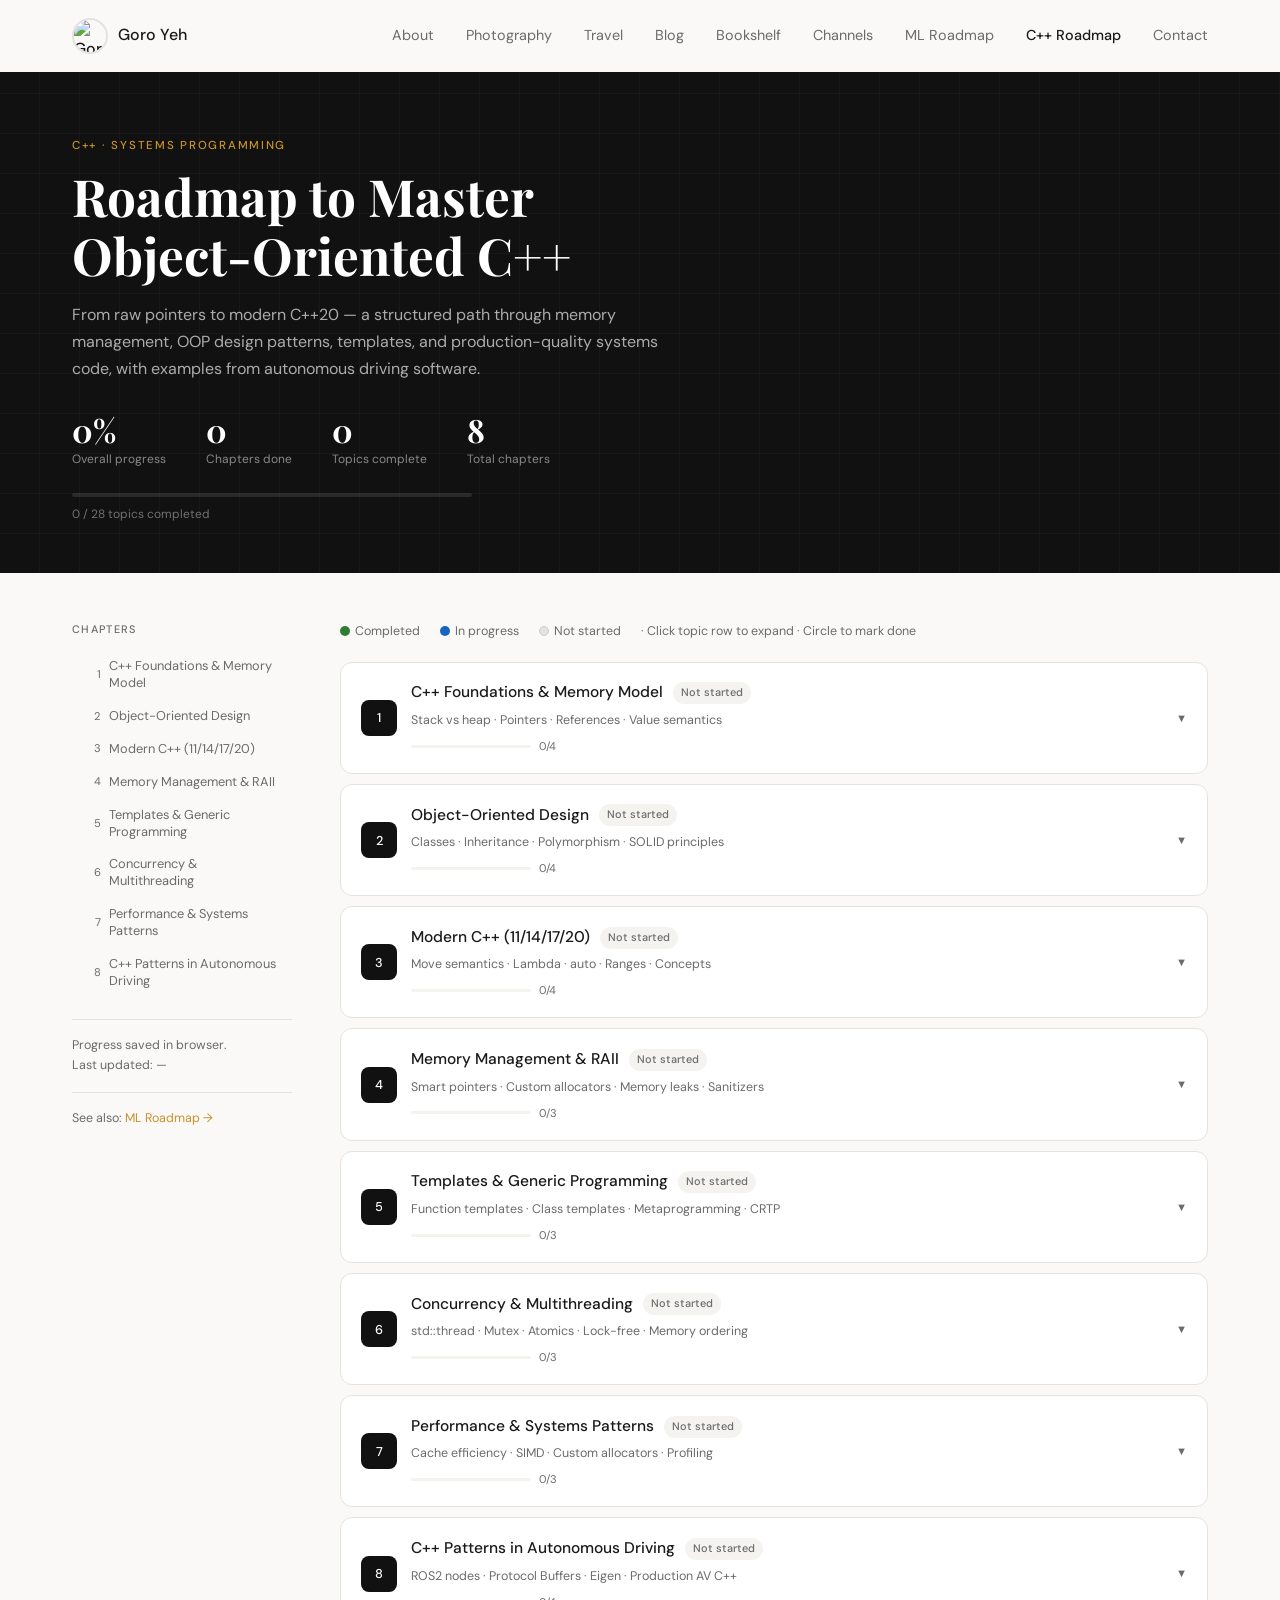
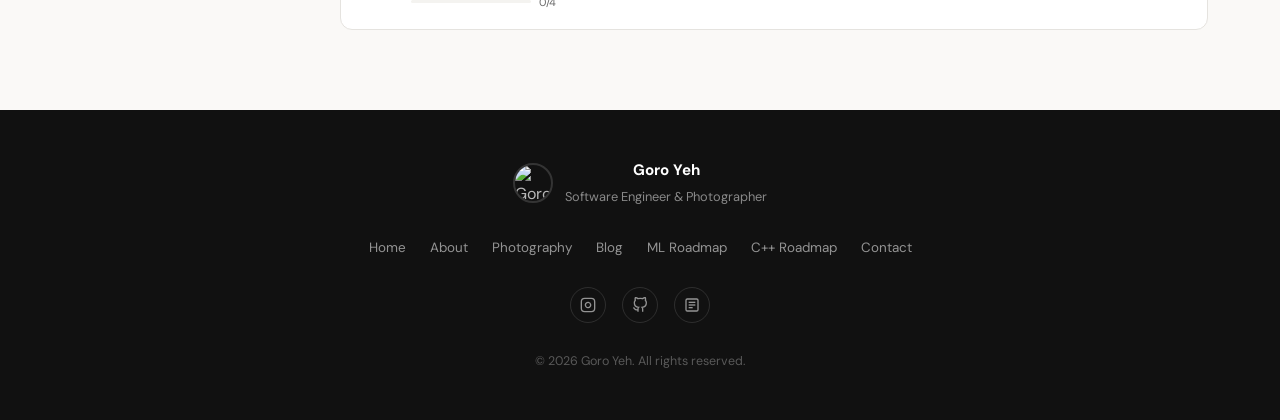
==== cpp-roadmap.html @ 0aed9a38 "Add C++ Roadmap. Refactor ml-roadmap to use js/ml-roadmap-script.js" ====
<!DOCTYPE html>
<html lang="en">
<head>
  <meta charset="UTF-8"/>
  <meta name="viewport" content="width=device-width, initial-scale=1.0"/>
  <title>C++ Roadmap — Goro Yeh</title>
  <meta name="description" content="Roadmap to Master Object-Oriented C++ Programming — from fundamentals to modern C++20, with a focus on systems programming and autonomous driving applications."/>
  <link rel="preconnect" href="https://fonts.googleapis.com"/>
  <link rel="preconnect" href="https://fonts.gstatic.com" crossorigin/>
  <link href="https://fonts.googleapis.com/css2?family=Playfair+Display:ital,wght@0,400;0,600;0,700;1,400;1,600&family=DM+Sans:wght@300;400;500&family=DM+Serif+Display:ital@0;1&display=swap" rel="stylesheet"/>
  <link rel="stylesheet" href="css/style.css"/>
  <style>
    /* Reuse all ML Roadmap layout/variable classes from style.css */
    .rm-hero {
      background: var(--dark); color: var(--white);
      padding: 4rem 0 3rem; margin-top: var(--nav-h);
      position: relative; overflow: hidden;
    }
    .rm-hero::before {
      content: ''; position: absolute; inset: 0;
      background:
        repeating-linear-gradient(0deg, transparent, transparent 39px, rgba(255,255,255,0.03) 39px, rgba(255,255,255,0.03) 40px),
        repeating-linear-gradient(90deg, transparent, transparent 39px, rgba(255,255,255,0.03) 39px, rgba(255,255,255,0.03) 40px);
    }
    .rm-hero .container { position: relative; }
    .rm-eyebrow { font-size:.72rem; letter-spacing:.15em; text-transform:uppercase; color:var(--gold); margin-bottom:.75rem; font-weight:500; }
    .rm-title { font-family:'Playfair Display',serif; font-size:clamp(2rem,4.5vw,3.2rem); font-weight:700; line-height:1.15; color:var(--white); margin-bottom:1rem; }
    .rm-subtitle { font-size:1rem; color:rgba(255,255,255,0.65); max-width:600px; line-height:1.7; margin-bottom:2rem; }
    .rm-stats { display:flex; gap:2.5rem; flex-wrap:wrap; margin-bottom:1.5rem; }
    .rm-stat-n { font-family:'Playfair Display',serif; font-size:2rem; font-weight:700; color:var(--white); line-height:1; }
    .rm-stat-l { font-size:.75rem; color:rgba(255,255,255,.5); margin-top:.2rem; }
    .rm-progress-wrap { background:rgba(255,255,255,.1); border-radius:99px; height:4px; max-width:400px; overflow:hidden; margin-bottom:.5rem; }
    .rm-progress-fill { height:100%; background:var(--gold); border-radius:99px; transition:width .5s; }
    .rm-progress-label { font-size:.75rem; color:rgba(255,255,255,.4); }

    /* Body layout */
    .rm-body { padding:3rem 0 5rem; }
    .rm-layout { display:grid; grid-template-columns:220px 1fr; gap:3rem; align-items:start; }

    /* Sidebar */
    .rm-sidebar { position:sticky; top:calc(var(--nav-h) + 1.5rem); }
    .rm-sidebar-title { font-size:.68rem; font-weight:500; text-transform:uppercase; letter-spacing:.12em; color:var(--text-muted); margin-bottom:.75rem; }
    .rm-nav-list { list-style:none; padding:0; margin:0 0 1.5rem; }
    .rm-nav-list li { margin-bottom:3px; }
    .rm-nav-link {
      display:flex; align-items:center; gap:8px; width:100%;
      padding:.4rem .7rem; border-radius:var(--radius-sm);
      font-size:.8rem; color:var(--text-muted); background:none;
      border:none; cursor:pointer; font-family:'DM Sans',sans-serif;
      transition:all var(--transition); text-align:left;
    }
    .rm-nav-link:hover { background:var(--bg2); color:var(--text); }
    .rm-nav-link.status-done { color:#2e7d32; }
    .rm-nav-link.status-in-progress { color:#1565c0; }
    .rm-nav-num { min-width:18px; font-size:.7rem; text-align:right; color:var(--text-muted); }
    .rm-sidebar-divider { border:none; border-top:1px solid var(--border); margin:1rem 0; }
    .rm-sidebar-meta { font-size:.78rem; color:var(--text-muted); line-height:1.6; }
    .rm-sidebar-meta a { color:var(--gold); text-decoration:none; }

    /* Legend */
    .rm-legend { display:flex; gap:1.25rem; margin-bottom:1.25rem; flex-wrap:wrap; }
    .legend-item { display:flex; align-items:center; gap:5px; font-size:.78rem; color:var(--text-muted); }
    .legend-dot { width:10px; height:10px; border-radius:50%; }
    .legend-dot.done { background:#2e7d32; }
    .legend-dot.in-progress { background:#1565c0; }
    .legend-dot.not-started { background:var(--border); border:1px solid #ccc; }

    /* Chapters */
    .rm-chapters { display:flex; flex-direction:column; gap:10px; }
    .rm-chapter {
      border:1px solid var(--border); border-radius:var(--radius);
      background:var(--white); overflow:hidden;
      transition:box-shadow var(--transition);
    }
    .rm-chapter.status-done   { border-color:#c8e6c9; }
    .rm-chapter.status-in-progress { border-color:#bbdefb; }
    .rm-chapter-header {
      display:flex; align-items:center; gap:14px;
      padding:1.1rem 1.25rem; cursor:pointer;
    }
    .rm-chapter-header:hover { background:var(--bg); }
    .ch-num-badge {
      width:36px; height:36px; border-radius:8px;
      background:var(--dark); color:var(--white);
      display:flex; align-items:center; justify-content:center;
      font-size:.8rem; font-weight:500; flex-shrink:0;
    }
    .status-done    .ch-num-badge { background:#2e7d32; }
    .status-in-progress .ch-num-badge { background:#1565c0; }
    .ch-info { flex:1; min-width:0; }
    .ch-title-row { display:flex; align-items:center; gap:10px; flex-wrap:wrap; margin-bottom:.25rem; }
    .ch-name { font-size:.97rem; font-weight:500; color:var(--text); }
    .ch-status-badge { font-size:.68rem; padding:2px 8px; border-radius:99px; font-weight:500; }
    .status-done    .ch-status-badge { background:#e8f5e9; color:#2e7d32; }
    .status-in-progress .ch-status-badge { background:#e3f2fd; color:#1565c0; }
    .status-not-started .ch-status-badge { background:var(--bg2); color:var(--text-muted); }
    .ch-meta-row { font-size:.78rem; color:var(--text-muted); }
    .ch-progress-mini { display:flex; align-items:center; gap:8px; margin-top:.4rem; }
    .ch-prog-track { flex:1; max-width:120px; height:3px; background:var(--bg2); border-radius:99px; overflow:hidden; }
    .ch-prog-fill  { height:100%; background:var(--gold); border-radius:99px; transition:width .3s; }
    .ch-prog-label { font-size:.7rem; color:var(--text-muted); }
    .ch-arrow { font-size:.7rem; color:var(--text-muted); transition:transform .2s; flex-shrink:0; }
    .rm-chapter.is-open .ch-arrow { transform:rotate(180deg); }

    /* Chapter body */
    .rm-chapter-body { display:none; border-top:1px solid var(--border); }
    .rm-chapter-body.open { display:block; }

    /* Topics list */
    .topics-list { padding:.75rem 1.25rem 0; display:flex; flex-direction:column; gap:4px; }
    .topic-row {
      border:1px solid var(--border); border-radius:var(--radius-sm);
      background:var(--white); overflow:hidden;
      transition:border-color var(--transition);
    }
    .topic-row:hover { border-color:#bbb; }
    .topic-row.done  { background:#f6fcf6; border-color:#c8e6c9; }
    .topic-main {
      display:flex; align-items:center; gap:10px;
      padding:.6rem .85rem; min-height:44px;
    }
    .topic-main.expandable { cursor:pointer; }
    .topic-check-btn {
      width:20px; height:20px; border-radius:50%;
      border:1.5px solid var(--border); background:var(--white);
      display:flex; align-items:center; justify-content:center;
      flex-shrink:0; cursor:pointer; transition:all var(--transition); padding:0;
    }
    .topic-check-btn svg { opacity:0; transition:opacity .15s; }
    .topic-check-btn.checked { background:#2e7d32; border-color:#2e7d32; }
    .topic-check-btn.checked svg { opacity:1; }
    .topic-check-btn:hover { border-color:#2e7d32; }
    .topic-text { font-size:.85rem; color:var(--text); flex:1; line-height:1.35; }
    .topic-text.done-text { color:#2e7d32; text-decoration:line-through; text-decoration-color:#a5d6a7; }
    .topic-tag-pill { font-size:.68rem; padding:2px 7px; border-radius:99px; background:var(--bg2); color:var(--text-muted); flex-shrink:0; }
    .topic-expand-icon { font-size:.6rem; color:var(--text-muted); flex-shrink:0; width:14px; text-align:center; transition:transform .2s; }
    .topic-row.topic-open .topic-expand-icon { transform:rotate(180deg); }

    /* Topic detail */
    .topic-detail { display:none; border-top:1px solid var(--border); background:var(--bg); }
    .topic-row.topic-open .topic-detail { display:block; animation:slideDown .18s ease; }
    @keyframes slideDown { from{opacity:0;transform:translateY(-4px)} to{opacity:1;transform:none} }

    .td-formula { padding:1rem 1.1rem; border-bottom:1px solid var(--border); }
    .td-formula:last-child { border-bottom:none; }
    .td-formula-title { font-size:.72rem; font-weight:500; color:var(--text-muted); text-transform:uppercase; letter-spacing:.08em; margin-bottom:.75rem; }
    .td-formula-lines { display:flex; flex-direction:column; gap:6px; margin-bottom:.75rem; }
    .td-formula-row { display:grid; grid-template-columns:140px 1fr; gap:.75rem; align-items:baseline; }
    .td-formula-label { font-size:.74rem; color:var(--text-muted); text-align:right; }
    .td-formula-expr { font-family:'SF Mono','Fira Code','Consolas',monospace; font-size:.81rem; color:var(--text); background:var(--white); padding:.28rem .65rem; border-radius:4px; border:1px solid var(--border); line-height:1.5; }
    .td-formula-note { font-size:.78rem; color:var(--text-muted); line-height:1.6; padding:.5rem .75rem; border-left:2px solid var(--gold); background:rgba(200,146,42,.04); border-radius:0 4px 4px 0; }

    .td-code { padding:.75rem 1.1rem 1rem; }
    .td-code-header { display:flex; align-items:center; justify-content:space-between; margin-bottom:.5rem; }
    .td-code-lang { font-size:.68rem; padding:2px 8px; border-radius:99px; background:var(--dark); color:rgba(255,255,255,.65); }
    .td-code-actions { display:flex; gap:6px; }
    .copy-btn { font-size:.73rem; padding:3px 10px; border:1px solid var(--border); border-radius:var(--radius-sm); color:var(--text-muted); background:var(--white); cursor:pointer; font-family:'DM Sans',sans-serif; transition:all var(--transition); }
    .copy-btn:hover { border-color:var(--text); color:var(--text); }
    .copy-btn.copied { border-color:#2e7d32; color:#2e7d32; }
    .code-block { background:#0d1117; color:#e6edf3; padding:1rem 1.2rem; font-family:'SF Mono','Fira Code','Consolas',monospace; font-size:.81rem; line-height:1.7; overflow-x:auto; margin:0; border-radius:var(--radius-sm); }

    /* C++ specific syntax colors */
    .cpp-kw   { color:#ff7b72; }
    .cpp-type { color:#ffa657; }
    .cpp-fn   { color:#d2a8ff; }
    .cpp-str  { color:#a5d6ff; }
    .cpp-num  { color:#79c0ff; }
    .cpp-cm   { color:#8b949e; font-style:italic; }
    .cpp-pre  { color:#ffa657; }

    /* Resources */
    .resources-section { border-top:1px solid var(--border); padding:1rem 1.25rem; }
    .resources-title { font-size:.72rem; text-transform:uppercase; letter-spacing:.08em; color:var(--text-muted); margin-bottom:.6rem; }
    .resource-links { display:flex; flex-wrap:wrap; gap:6px; }
    .resource-link { font-size:.78rem; padding:3px 10px; border-radius:99px; border:1px solid var(--border); color:var(--text-muted); background:var(--white); text-decoration:none; transition:all var(--transition); }
    .resource-link:hover { border-color:var(--gold); color:var(--gold); }

    @media(max-width:900px) { .rm-layout{grid-template-columns:1fr} .rm-sidebar{position:static} }
  </style>
</head>
<body>

  <!-- NAV -->
  <nav id="navbar">
    <div class="nav-inner">
      <a href="/" class="nav-logo">
        <img src="https://i0.wp.com/goroyeh56.com/wp-content/uploads/2025/10/NorthStarPilotHeadshot.png?fit=120%2C120&ssl=1" alt="Goro Yeh" class="nav-avatar"/>
        <span>Goro Yeh</span>
      </a>
      <button class="nav-toggle" id="navToggle" aria-label="Menu"><span></span><span></span><span></span></button>
      <ul class="nav-links" id="navLinks">
        <li><a href="/#about">About</a></li>
        <li><a href="/#photography">Photography</a></li>
        <li><a href="/#travel">Travel</a></li>
        <li><a href="/#blog">Blog</a></li>
        <li><a href="/#bookshelf">Bookshelf</a></li>
        <li><a href="/#channels">Channels</a></li>
        <li><a href="ml-roadmap.html">ML Roadmap</a></li>
        <li><a href="cpp-roadmap.html" style="color:var(--text);font-weight:500">C++ Roadmap</a></li>
        <li><a href="/#contact">Contact</a></li>
      </ul>
    </div>
  </nav>

  <!-- HERO -->
  <div class="rm-hero">
    <div class="container">
      <p class="rm-eyebrow">C++ · SYSTEMS PROGRAMMING</p>
      <h1 class="rm-title">Roadmap to Master<br/>Object-Oriented C++</h1>
      <p class="rm-subtitle">From raw pointers to modern C++20 — a structured path through memory management, OOP design patterns, templates, and production-quality systems code, with examples from autonomous driving software.</p>
      <div class="rm-stats">
        <div class="rm-stat"><div class="rm-stat-n" id="hero-pct">0%</div><div class="rm-stat-l">Overall progress</div></div>
        <div class="rm-stat"><div class="rm-stat-n" id="hero-done-ch">0</div><div class="rm-stat-l">Chapters done</div></div>
        <div class="rm-stat"><div class="rm-stat-n" id="hero-done-t">0</div><div class="rm-stat-l">Topics complete</div></div>
        <div class="rm-stat"><div class="rm-stat-n">8</div><div class="rm-stat-l">Total chapters</div></div>
      </div>
      <div class="rm-progress-wrap"><div class="rm-progress-fill" id="heroPbar" style="width:0%"></div></div>
      <p class="rm-progress-label" id="heroPbarLabel">0 topics completed</p>
    </div>
  </div>

  <!-- BODY -->
  <div class="rm-body">
    <div class="container">
      <div class="rm-layout">

        <!-- SIDEBAR -->
        <aside class="rm-sidebar">
          <p class="rm-sidebar-title">Chapters</p>
          <ul class="rm-nav-list" id="cppSidebarNav"></ul>
          <hr class="rm-sidebar-divider"/>
          <p class="rm-sidebar-meta">Progress saved in browser.<br/>Last updated: <span id="lastUpdated">—</span></p>
          <hr class="rm-sidebar-divider"/>
          <p class="rm-sidebar-meta">See also: <a href="ml-roadmap.html">ML Roadmap →</a></p>
        </aside>

        <!-- CHAPTERS -->
        <main>
          <div class="rm-legend">
            <span class="legend-item"><span class="legend-dot done"></span> Completed</span>
            <span class="legend-item"><span class="legend-dot in-progress"></span> In progress</span>
            <span class="legend-item"><span class="legend-dot not-started"></span> Not started</span>
            <span style="font-size:.78rem;color:var(--text-muted)">· Click topic row to expand · Circle to mark done</span>
          </div>
          <div class="rm-chapters" id="cppChapters"></div>
        </main>
      </div>
    </div>
  </div>

  <!-- FOOTER -->
  <footer id="footer">
    <div class="container footer-inner">
      <div class="footer-brand">
        <img src="https://i0.wp.com/goroyeh56.com/wp-content/uploads/2025/10/NorthStarPilotHeadshot.png?fit=60%2C60&ssl=1" alt="Goro Yeh" class="footer-avatar"/>
        <div><strong>Goro Yeh</strong><span>Software Engineer & Photographer</span></div>
      </div>
      <nav class="footer-nav">
        <a href="/">Home</a><a href="/#about">About</a><a href="/#photography">Photography</a>
        <a href="/#blog">Blog</a><a href="ml-roadmap.html">ML Roadmap</a>
        <a href="cpp-roadmap.html">C++ Roadmap</a><a href="/#contact">Contact</a>
      </nav>
      <div class="footer-socials">
        <a href="https://www.instagram.com/goroyeh56.photography/" target="_blank" aria-label="Instagram"><svg viewBox="0 0 24 24" fill="none" stroke="currentColor" stroke-width="2"><rect x="2" y="2" width="20" height="20" rx="5"/><path d="M16 11.37A4 4 0 1 1 12.63 8 4 4 0 0 1 16 11.37z"/><line x1="17.5" y1="6.5" x2="17.51" y2="6.5"/></svg></a>
        <a href="https://github.com/goroyeh56" target="_blank" aria-label="GitHub"><svg viewBox="0 0 24 24" fill="none" stroke="currentColor" stroke-width="2"><path d="M9 19c-5 1.5-5-2.5-7-3m14 6v-3.87a3.37 3.37 0 0 0-.94-2.61c3.14-.35 6.44-1.54 6.44-7A5.44 5.44 0 0 0 20 4.77 5.07 5.07 0 0 0 19.91 1S18.73.65 16 2.48a13.38 13.38 0 0 0-7 0C6.27.65 5.09 1 5.09 1A5.07 5.07 0 0 0 5 4.77a5.44 5.44 0 0 0-1.5 3.78c0 5.42 3.3 6.61 6.44 7A3.37 3.37 0 0 0 9 18.13V22"/></svg></a>
        <a href="https://medium.com/@goroyeh56" target="_blank" aria-label="Medium"><svg viewBox="0 0 24 24" fill="none" stroke="currentColor" stroke-width="2"><rect x="3" y="3" width="18" height="18" rx="2"/><line x1="7" y1="8" x2="17" y2="8"/><line x1="7" y1="12" x2="17" y2="12"/><line x1="7" y1="16" x2="13" y2="16"/></svg></a>
      </div>
      <p class="footer-copy">© 2026 Goro Yeh. All rights reserved.</p>
    </div>
  </footer>

  <script src="js/main.js"></script>
  <script>
  (() => {
    const STORAGE_KEY = 'goroyeh56-cpp-roadmap-v1';

    // ── C++ Syntax Highlighter ───────────────────────────────────────────
    const CPP_KW = new Set(['alignas','alignof','and','and_eq','asm','auto','bitand','bitor',
      'bool','break','case','catch','char','char8_t','char16_t','char32_t','class','compl',
      'concept','const','consteval','constexpr','constinit','const_cast','continue','co_await',
      'co_return','co_yield','decltype','default','delete','do','double','dynamic_cast','else',
      'enum','explicit','export','extern','false','float','for','friend','goto','if','inline',
      'int','long','mutable','namespace','new','noexcept','not','not_eq','nullptr','operator',
      'or','or_eq','private','protected','public','register','reinterpret_cast','requires',
      'return','short','signed','sizeof','static','static_assert','static_cast','struct',
      'switch','template','this','thread_local','throw','true','try','typedef','typeid',
      'typename','union','unsigned','using','virtual','void','volatile','wchar_t','while','xor','xor_eq'
    ]);
    const CPP_TYPES = new Set(['string','vector','map','unordered_map','set','unordered_set',
      'pair','tuple','optional','variant','any','array','deque','list','queue','stack',
      'shared_ptr','unique_ptr','weak_ptr','function','thread','mutex','atomic',
      'iostream','fstream','sstream','istream','ostream','size_t','ptrdiff_t','uint8_t',
      'uint16_t','uint32_t','uint64_t','int8_t','int16_t','int32_t','int64_t'
    ]);

    function highlightCpp(code) {
      return code.split('\n').map(line => {
        // Comments
        const ci = line.indexOf('//');
        let code_part = ci >= 0 ? line.slice(0, ci) : line;
        let cm_part   = ci >= 0 ? `<span class="cpp-cm">${esc(line.slice(ci))}</span>` : '';
        // Preprocessor
        const trimmed = code_part.trimStart();
        if (trimmed.startsWith('#')) {
          return `<span class="cpp-pre">${esc(code_part)}</span>${cm_part}`;
        }
        // Tokenize
        code_part = code_part.replace(/("(?:[^"\\]|\\.)*"|'(?:[^'\\]|\\.)*')/g,
          m => `<span class="cpp-str">${esc(m)}</span>`);
        code_part = code_part.replace(/\b(\d+\.?\d*[uUlLfF]*|0x[0-9a-fA-F]+)\b/g,
          m => `<span class="cpp-num">${esc(m)}</span>`);
        code_part = code_part.replace(/\b([A-Za-z_][A-Za-z0-9_]*)\b/g, (m, w) => {
          if (CPP_KW.has(w))    return `<span class="cpp-kw">${esc(w)}</span>`;
          if (CPP_TYPES.has(w)) return `<span class="cpp-type">${esc(w)}</span>`;
          return esc(w);
        });
        // Function calls (word followed by '(')
        code_part = code_part.replace(/\b([A-Za-z_][A-Za-z0-9_]*)(\s*\()/g, (m, fn, paren) => {
          if (m.includes('cpp-kw') || m.includes('cpp-type')) return m;
          return `<span class="cpp-fn">${esc(fn)}</span>${paren}`;
        });
        return code_part + cm_part;
      }).join('\n');
    }

    function esc(s) {
      return String(s).replace(/&/g,'&amp;').replace(/</g,'&lt;').replace(/>/g,'&gt;');
    }

    // ── State ─────────────────────────────────────────────────────────────
    function loadState() {
      try { return JSON.parse(localStorage.getItem(STORAGE_KEY)) || {}; }
      catch { return {}; }
    }
    function saveState(s) {
      localStorage.setItem(STORAGE_KEY, JSON.stringify(s));
      const el = document.getElementById('lastUpdated');
      if (el) el.textContent = new Date().toLocaleDateString('en-US',{month:'short',day:'numeric',year:'numeric'});
    }
    function getChapterStatus(ch, state) {
      const done = ch.topics.filter(t => state[t.id]).length;
      return done === ch.topics.length ? 'done' : done > 0 ? 'in-progress' : 'not-started';
    }
    function updateStats(state) {
      const total = chapters.reduce((s,c) => s+c.topics.length, 0);
      const done  = Object.values(state).filter(Boolean).length;
      const doneCh = chapters.filter(c => getChapterStatus(c,state)==='done').length;
      const pct = Math.round(done/total*100);
      ['hero-pct','hero-done-ch','hero-done-t'].forEach((id,i) => {
        const el = document.getElementById(id);
        if (el) el.textContent = [pct+'%', doneCh, done][i];
      });
      const b = document.getElementById('heroPbar'); if(b) b.style.width = pct+'%';
      const l = document.getElementById('heroPbarLabel'); if(l) l.textContent = `${done} / ${total} topics completed`;
    }

    // ── Render ─────────────────────────────────────────────────────────────
    function renderTopicDetail(t) {
      const parts = [];
      if (t.formula) {
        parts.push(`<div class="td-formula">
          <div class="td-formula-title">${t.formula.title}</div>
          <div class="td-formula-lines">
            ${t.formula.lines.map(l=>`<div class="td-formula-row">
              <span class="td-formula-label">${l.label}</span>
              <span class="td-formula-expr">${esc(l.expr)}</span>
            </div>`).join('')}
          </div>
          ${t.formula.note?`<div class="td-formula-note">${t.formula.note}</div>`:''}
        </div>`);
      }
      if (t.snippet) {
        parts.push(`<div class="td-code" id="tdwrap-${t.id}">
          <div class="td-code-header">
            <span class="td-code-lang">C++</span>
            <div class="td-code-actions">
              <button class="copy-btn" onclick="copyCppCode('${t.id}',this)">Copy</button>
            </div>
          </div>
        </div>`);
      }
      if (!parts.length) return '';
      return `<div class="topic-detail" id="td-${t.id}">${parts.join('')}</div>`;
    }

    function renderChapters(state) {
      const wrap = document.getElementById('cppChapters');
      wrap.innerHTML = '';
      const labels = {done:'Completed','in-progress':'In progress','not-started':'Not started'};
      chapters.forEach((ch, ci) => {
        const status = getChapterStatus(ch, state);
        const doneCt = ch.topics.filter(t=>state[t.id]).length;
        const pct    = Math.round(doneCt/ch.topics.length*100);
        const topicsHtml = ch.topics.map(t => {
          const hasDetail = !!(t.formula || t.snippet);
          return `<div class="topic-row ${state[t.id]?'done':''}" id="tr-${t.id}">
            <div class="topic-main ${hasDetail?'expandable':''}" ${hasDetail?`onclick="toggleCppTopic('${t.id}')"`:''}">
              <button class="topic-check-btn ${state[t.id]?'checked':''}"
                onclick="event.stopPropagation();toggleCppMark('${ch.id}','${t.id}')" aria-label="Mark done">
                <svg width="10" height="10" viewBox="0 0 10 10" fill="none">
                  <polyline points="1.5,5 4,7.5 8.5,2.5" stroke="white" stroke-width="1.8" stroke-linecap="round" stroke-linejoin="round"/>
                </svg>
              </button>
              <span class="topic-text ${state[t.id]?'done-text':''}">${t.text}</span>
              <span class="topic-tag-pill">${t.tag}</span>
              ${hasDetail?'<span class="topic-expand-icon">▼</span>':''}
            </div>
            ${hasDetail?renderTopicDetail(t):''}
          </div>`;
        }).join('');

        const div = document.createElement('div');
        div.className = `rm-chapter status-${status}`;
        div.id = `chapter-${ch.id}`;
        div.innerHTML = `
          <div class="rm-chapter-header" onclick="toggleCppChapter('${ch.id}')">
            <div class="ch-num-badge">${ci+1}</div>
            <div class="ch-info">
              <div class="ch-title-row">
                <span class="ch-name">${ch.title}</span>
                <span class="ch-status-badge">${labels[status]}</span>
              </div>
              <div class="ch-meta-row">${ch.meta}</div>
              <div class="ch-progress-mini">
                <div class="ch-prog-track"><div class="ch-prog-fill" style="width:${pct}%"></div></div>
                <span class="ch-prog-label">${doneCt}/${ch.topics.length}</span>
              </div>
            </div>
            <span class="ch-arrow">▼</span>
          </div>
          <div class="rm-chapter-body" id="chbody-${ch.id}">
            <div class="topics-list">${topicsHtml}</div>
            ${ch.resources?.length?`<div class="resources-section"><p class="resources-title">Resources</p><div class="resource-links">${ch.resources.map(r=>`<a class="resource-link" href="${r.url}" target="_blank">${r.label}</a>`).join('')}</div></div>`:''}
          </div>`;
        wrap.appendChild(div);

        // Inject C++ code blocks safely
        ch.topics.forEach(t => {
          if (t.snippet) {
            const tdwrap = document.getElementById(`tdwrap-${t.id}`);
            if (tdwrap) {
              const pre = document.createElement('pre');
              pre.className = 'code-block';
              pre.id = `tcode-${t.id}`;
              pre.innerHTML = highlightCpp(t.snippet);
              tdwrap.appendChild(pre);
            }
          }
        });
      });
    }

    function renderSidebar(state) {
      const nav = document.getElementById('cppSidebarNav');
      nav.innerHTML = '';
      chapters.forEach((ch, i) => {
        const status = getChapterStatus(ch, state);
        const li = document.createElement('li');
        li.innerHTML = `<button class="rm-nav-link status-${status}" onclick="scrollToCppChapter('${ch.id}')">
          <span class="rm-nav-num">${i+1}</span>${ch.title}</button>`;
        nav.appendChild(li);
      });
    }

    // ── DOM toggles ─────────────────────────────────────────────────────
    window.toggleCppChapter = (id) => {
      const body = document.getElementById(`chbody-${id}`);
      const chEl = document.getElementById(`chapter-${id}`);
      if (!body) return;
      const opening = !body.classList.contains('open');
      document.querySelectorAll('.rm-chapter-body.open').forEach(b => {
        b.classList.remove('open'); b.closest('.rm-chapter')?.classList.remove('is-open');
      });
      if (opening) {
        body.classList.add('open'); chEl?.classList.add('is-open');
        setTimeout(() => chEl?.scrollIntoView({behavior:'smooth',block:'start'}), 50);
      }
    };
    window.scrollToCppChapter = (id) => {
      const body = document.getElementById(`chbody-${id}`);
      const chEl = document.getElementById(`chapter-${id}`);
      if (!body) return;
      document.querySelectorAll('.rm-chapter-body.open').forEach(b => {
        b.classList.remove('open'); b.closest('.rm-chapter')?.classList.remove('is-open');
      });
      body.classList.add('open'); chEl?.classList.add('is-open');
      setTimeout(() => chEl?.scrollIntoView({behavior:'smooth',block:'start'}), 50);
    };
    window.toggleCppTopic = (topicId) => {
      const row = document.getElementById(`tr-${topicId}`);
      if (!row) return;
      row.classList.toggle('topic-open', !row.classList.contains('topic-open'));
      if (row.classList.contains('topic-open'))
        setTimeout(() => row.scrollIntoView({behavior:'smooth',block:'nearest'}), 80);
    };
    window.toggleCppMark = (chId, topicId) => {
      const state = loadState();
      state[topicId] = !state[topicId];
      saveState(state);
      const isDone = !!state[topicId];
      const row  = document.getElementById(`tr-${topicId}`);
      const btn  = row?.querySelector('.topic-check-btn');
      const text = row?.querySelector('.topic-text');
      if (row)  row.classList.toggle('done', isDone);
      if (btn)  btn.classList.toggle('checked', isDone);
      if (text) text.classList.toggle('done-text', isDone);
      const ch = chapters.find(c => c.id === chId);
      const chEl = document.getElementById(`chapter-${chId}`);
      if (ch && chEl) {
        const doneCt = ch.topics.filter(t => state[t.id]).length;
        const pct    = Math.round(doneCt/ch.topics.length*100);
        const newSt  = doneCt===ch.topics.length?'done':doneCt>0?'in-progress':'not-started';
        const lbs    = {done:'Completed','in-progress':'In progress','not-started':'Not started'};
        const fill = chEl.querySelector('.ch-prog-fill'); if(fill) fill.style.width = pct+'%';
        const lb   = chEl.querySelector('.ch-prog-label'); if(lb) lb.textContent = `${doneCt}/${ch.topics.length}`;
        const bd   = chEl.querySelector('.ch-status-badge'); if(bd) bd.textContent = lbs[newSt];
        chEl.className = chEl.className.replace(/status-\S+/,'') + ` status-${newSt}`;
        const sb = document.querySelector(`#cppSidebarNav button[onclick*="${chId}"]`);
        if (sb) sb.className = sb.className.replace(/status-\S+/,'') + ` status-${newSt}`;
      }
      updateStats(state);
    };
    window.copyCppCode = (topicId, btn) => {
      const pre = document.getElementById(`tcode-${topicId}`);
      navigator.clipboard.writeText(pre?.innerText || '').then(() => {
        btn.textContent='Copied!'; btn.classList.add('copied');
        setTimeout(() => { btn.textContent='Copy'; btn.classList.remove('copied'); }, 2000);
      });
    };

    // ════════════════════════════════════════════════════════════════════
    // C++ CURRICULUM DATA
    // ════════════════════════════════════════════════════════════════════
    const chapters = [
      {
        id: 'cpp-foundations',
        title: 'C++ Foundations & Memory Model',
        meta: 'Stack vs heap · Pointers · References · Value semantics',
        topics: [
          { id:'cpp-compile', text:'Compilation model: preprocessor → compiler → linker', tag:'Toolchain',
            formula:{ title:'Compilation Pipeline',
              lines:[
                {label:'Preprocessor',  expr:'#include, #define, #ifdef → expanded .cpp'},
                {label:'Compiler',      expr:'.cpp → .o  (machine code + symbol table)'},
                {label:'Linker',        expr:'.o files → executable (resolves symbols)'},
                {label:'Build systems', expr:'Make, CMake, Bazel — manage dependencies'},
              ], note:'Understanding this prevents 80% of "undefined reference" link errors.' }},
          { id:'cpp-stack-heap', text:'Stack vs heap memory — when to use each', tag:'Memory',
            formula:{ title:'Stack vs Heap',
              lines:[
                {label:'Stack',  expr:'LIFO, automatic lifetime, fast, limited (~8MB)'},
                {label:'Heap',   expr:'Manual/RAII lifetime, slow alloc, unlimited (RAM)'},
                {label:'Stack',  expr:'int x = 5;  // automatic storage duration'},
                {label:'Heap',   expr:'int* p = new int(5);  // dynamic storage duration'},
              ], note:'Prefer stack allocation. Use heap only when lifetime outlasts scope or size is dynamic.' },
            snippet:`// Stack vs heap demonstration
int stack_var = 42;           // lives on stack, auto-freed
int* heap_ptr = new int(42);  // lives on heap, must delete

// Modern C++: use smart pointers — heap with auto-lifetime
#include <memory>
auto smart = std::make_unique<int>(42);  // heap, auto-freed

// Dangerous: raw owning pointer
int* raw = new int[1000];
// ... do stuff
delete[] raw;  // easy to forget → memory leak

// Safe: RAII wrapper
std::vector<int> v(1000);  // heap-backed, auto-freed in dtor
std::cout << v.size() << std::endl;` },
          { id:'cpp-pointers', text:'Pointers, references & pointer arithmetic', tag:'Memory',
            formula:{ title:'Pointer Operations',
              lines:[
                {label:'Declaration', expr:'T* ptr;  T& ref = existing_var;'},
                {label:'Address-of',  expr:'ptr = &var;  // ptr stores var\'s address'},
                {label:'Dereference', expr:'*ptr = 10;   // modify value at address'},
                {label:'Arithmetic',  expr:'ptr + n  ≡  address + n * sizeof(T)'},
              ], note:'References are non-nullable aliases. Prefer references over raw pointers.' },
            snippet:`#include <iostream>
int x = 100;
int& ref = x;   // reference — another name for x
int* ptr = &x;  // pointer — stores address of x

ref = 200;       // x is now 200
*ptr = 300;      // x is now 300

// Pointer arithmetic (common in AV for buffer processing)
float buf[4] = {1.f, 2.f, 3.f, 4.f};
float* p = buf;
for (int i = 0; i < 4; ++i) {
    std::cout << *(p + i) << " ";  // prints: 1 2 3 4
}
// Note: std::span<float> is the modern safe alternative` },
          { id:'cpp-const', text:'const correctness — the most underused feature', tag:'Design',
            snippet:`// const applies to the RIGHT — read right-to-left
const int  x = 5;      // x is a const int
int* const p = &x;     // p is a const pointer to int
const int* q = &x;     // q is a pointer to const int
const int* const r = &x; // r is a const pointer to const int

class Sensor {
    float value_;
public:
    // const member function — cannot modify *this
    float getValue() const { return value_; }
    void setValue(float v) { value_ = v; }  // non-const
};

// Rule of thumb: make everything const unless you need to modify it` },
        ],
        resources:[
          {label:'CppReference — Storage Duration', url:'https://en.cppreference.com/w/cpp/language/storage_duration'},
          {label:'Abseil Tips on Const', url:'https://abseil.io/tips/'},
        ]
      },
      {
        id: 'oop-design',
        title: 'Object-Oriented Design',
        meta: 'Classes · Inheritance · Polymorphism · SOLID principles',
        topics: [
          { id:'cpp-class', text:'Classes: constructors, destructors, member functions', tag:'OOP',
            snippet:`#include <string>
#include <iostream>

class LidarSensor {
public:
    // Constructor: initialize resources
    explicit LidarSensor(std::string name, int beams)
        : name_(std::move(name)), beams_(beams) {
        std::cout << "Sensor " << name_ << " initialized\n";
    }

    // Destructor: release resources
    ~LidarSensor() {
        std::cout << "Sensor " << name_ << " destroyed\n";
    }

    // Const accessor
    const std::string& name() const { return name_; }
    int beams() const { return beams_; }

    // Mutating method
    void setBeams(int n) { beams_ = n; }

private:
    std::string name_;
    int beams_;
};

// Usage
LidarSensor top("TOP_64", 64);
std::cout << top.name() << " has " << top.beams() << " beams\n";` },
          { id:'cpp-inherit', text:'Inheritance, virtual functions & polymorphism', tag:'OOP',
            formula:{ title:'Runtime Polymorphism via vtable',
              lines:[
                {label:'vtable',   expr:'Compiler creates per-class table of virtual fn pointers'},
                {label:'vptr',     expr:'Each object has hidden ptr → its class\'s vtable'},
                {label:'Dispatch', expr:'obj->fn() → *vptr[fn_index]()  (one indirection)'},
                {label:'Cost',     expr:'~1 cache miss per virtual call — avoid in tight loops'},
              ], note:'Use virtual functions for architectural extensibility, not micro-optimization. Mark overrides with override.' },
            snippet:`class PerceptionModule {
public:
    virtual ~PerceptionModule() = default;
    virtual void process(const float* pts, int n) = 0; // pure virtual
    virtual std::string name() const = 0;
};

class PointNetModule : public PerceptionModule {
public:
    void process(const float* pts, int n) override {
        // ... run PointNet inference
    }
    std::string name() const override { return "PointNet"; }
};

class BEVFusionModule : public PerceptionModule {
public:
    void process(const float* pts, int n) override { /* ... */ }
    std::string name() const override { return "BEVFusion"; }
};

// Polymorphic usage — caller doesn't know which module
void runPipeline(PerceptionModule& mod, const float* pts, int n) {
    std::cout << "Running " << mod.name() << "\n";
    mod.process(pts, n);
}` },
          { id:'cpp-solid', text:'SOLID principles in C++ practice', tag:'Design',
            formula:{ title:'SOLID',
              lines:[
                {label:'S — SRP', expr:'One class, one reason to change'},
                {label:'O — OCP', expr:'Open for extension, closed for modification'},
                {label:'L — LSP', expr:'Derived class usable wherever base class is'},
                {label:'I — ISP', expr:'Prefer many small interfaces over one large one'},
                {label:'D — DIP', expr:'Depend on abstractions, not concrete types'},
              ], note:'In AV: SRP → separate Detector from Tracker. DIP → inject PerceptionModule, not PointNet directly.' }},
          { id:'cpp-rule-of-five', text:'Rule of Zero / Three / Five', tag:'Memory',
            formula:{ title:'Special Member Functions',
              lines:[
                {label:'Rule of Zero',  expr:'Let compiler generate all five — prefer RAII members'},
                {label:'Rule of Three', expr:'If dtor needed: also define copy ctor + copy assign'},
                {label:'Rule of Five',  expr:'Also define move ctor + move assign for efficiency'},
                {label:'= delete',      expr:'Explicitly disable copying: Mutex, File handles'},
              ], note:'If your class manages a resource (raw ptr, fd, lock), you need Rule of Five. Otherwise Rule of Zero.' },
            snippet:`// Rule of Zero — let RAII members do the work
class PointCloud {
    std::vector<float> points_;  // vector handles memory
    std::string frame_id_;       // string handles memory
    // No custom dtor/copy/move needed — Rule of Zero!
};

// Rule of Five — class owns a raw resource
class RawBuffer {
    float* data_;
    int size_;
public:
    RawBuffer(int n) : data_(new float[n]), size_(n) {}
    ~RawBuffer()     { delete[] data_; }                 // dtor

    RawBuffer(const RawBuffer& o)                        // copy ctor
        : data_(new float[o.size_]), size_(o.size_) {
        std::copy(o.data_, o.data_ + size_, data_);
    }
    RawBuffer& operator=(const RawBuffer& o) {           // copy assign
        if (this != &o) { delete[] data_;
            data_ = new float[o.size_]; size_ = o.size_;
            std::copy(o.data_, o.data_ + size_, data_); }
        return *this;
    }
    RawBuffer(RawBuffer&& o) noexcept                    // move ctor
        : data_(o.data_), size_(o.size_) { o.data_=nullptr; o.size_=0; }
    RawBuffer& operator=(RawBuffer&& o) noexcept {       // move assign
        if (this != &o) { delete[] data_; data_=o.data_; size_=o.size_;
            o.data_=nullptr; o.size_=0; }
        return *this;
    }
};` },
        ],
        resources:[
          {label:'CppCoreGuidelines',   url:'https://isocpp.github.io/CppCoreGuidelines/CppCoreGuidelines'},
          {label:'Back to Basics — SOLID', url:'https://www.youtube.com/results?search_query=cppcon+solid+principles'},
        ]
      },
      {
        id: 'modern-cpp',
        title: 'Modern C++ (11/14/17/20)',
        meta: 'Move semantics · Lambda · auto · Ranges · Concepts',
        topics: [
          { id:'cpp-move', text:'Move semantics & rvalue references', tag:'C++11',
            formula:{ title:'Move Semantics',
              lines:[
                {label:'Lvalue', expr:'Named object: int x; string s;'},
                {label:'Rvalue', expr:'Temporary: 42,  std::move(x),  fn()'},
                {label:'Move',   expr:'Transfer ownership — O(1) instead of O(n) copy'},
                {label:'Usage',  expr:'std::move(v)  →  calls T::T(T&&) move ctor'},
              ], note:'Move is critical in AV: moving large point clouds (100k+ floats) between pipeline stages.' },
            snippet:`#include <vector>
#include <utility>  // std::move

// Without move: copies all 100k floats
void processCopy(std::vector<float> pts) { /* ... */ }

// With move: O(1) pointer swap — no copy
void processMove(std::vector<float>&& pts) { /* ... */ }

std::vector<float> cloud(100'000);
processCopy(cloud);             // copies 400KB
processMove(std::move(cloud));  // moves pointer — O(1)
// cloud is now empty (valid but unspecified state)

// Perfect forwarding in templates
template<typename T>
void relay(T&& val) {
    processMove(std::forward<T>(val));
}` },
          { id:'cpp-lambda', text:'Lambdas, std::function & closures', tag:'C++11',
            snippet:`#include <algorithm>
#include <vector>
#include <functional>

std::vector<float> distances = {5.f, 12.f, 3.f, 8.f, 1.f};

// Lambda: [captures](params) -> return_type { body }
float threshold = 7.f;
auto nearby = std::count_if(distances.begin(), distances.end(),
    [threshold](float d) { return d < threshold; });  // captures threshold

// Storing lambdas
std::function<float(float)> scale = [](float x) { return x * 0.5f; };

// Generic lambda (C++14)
auto print = [](const auto& x) { std::cout << x << "\n"; };

// Mutable lambda — modifies captured copy
int count = 0;
auto counter = [count]() mutable { return ++count; };
counter(); counter(); // count in closure = 2, original count = 0` },
          { id:'cpp-auto-decltype', text:'Type deduction: auto, decltype, CTAD', tag:'C++11',
            snippet:`// auto deduces type from initializer
auto x = 42;            // int
auto s = std::string("hello"); // string
auto& ref = x;          // int&
const auto& cref = x;   // const int&

// Use auto for iterator types (saves 30+ chars)
std::vector<std::pair<int,float>> data;
for (const auto& [idx, val] : data) {  // C++17 structured bindings
    std::cout << idx << ": " << val << "\n";
}

// decltype — type of expression without evaluating it
decltype(x) y = 10;   // int

// CTAD (C++17) — constructor template argument deduction
std::pair p{1, 3.14};         // pair<int,double>
std::vector v{1,2,3};         // vector<int>
std::lock_guard lk{my_mutex}; // lock_guard<std::mutex>` },
          { id:'cpp-concepts', text:'Templates, concepts & type constraints (C++20)', tag:'C++20',
            formula:{ title:'Templates & Concepts',
              lines:[
                {label:'Template',  expr:'Generic code: compiled per instantiation (no vtable)'},
                {label:'Concept',   expr:'Constrains template params: requires T::method()'},
                {label:'SFINAE',    expr:'Old way: enable_if, is_same — verbose'},
                {label:'Concepts',  expr:'New way: requires clauses — readable constraints'},
              ], note:'Concepts replace SFINAE. Zero runtime cost — all resolved at compile time.' },
            snippet:`#include <concepts>
#include <cmath>

// C++20 Concept definition
template<typename T>
concept Numeric = std::is_arithmetic_v<T>;

template<typename T>
concept PointCloud = requires(T p) {
    { p.x() } -> std::convertible_to<float>;
    { p.y() } -> std::convertible_to<float>;
    { p.z() } -> std::convertible_to<float>;
};

// Constrained function template
template<Numeric T>
T euclidean_dist(T x1, T y1, T x2, T y2) {
    return std::sqrt((x2-x1)*(x2-x1) + (y2-y1)*(y2-y1));
}

// Abbreviated function template (C++20)
auto process(PointCloud auto& cloud) {
    // works with any type satisfying PointCloud concept
}` },
        ],
        resources:[
          {label:'Scott Meyers — Effective Modern C++', url:'https://www.oreilly.com/library/view/effective-modern-c/9781491908419/'},
          {label:'CppCon 2022 — C++20 Features', url:'https://www.youtube.com/c/CppCon'},
        ]
      },
      {
        id: 'memory-management',
        title: 'Memory Management & RAII',
        meta: 'Smart pointers · Custom allocators · Memory leaks · Sanitizers',
        topics: [
          { id:'cpp-smartptr', text:'unique_ptr, shared_ptr, weak_ptr — when to use each', tag:'RAII',
            formula:{ title:'Smart Pointer Ownership Model',
              lines:[
                {label:'unique_ptr', expr:'Sole ownership — move-only, zero overhead vs raw ptr'},
                {label:'shared_ptr', expr:'Shared ownership — ref-counted, ~2x memory overhead'},
                {label:'weak_ptr',   expr:'Non-owning observer — breaks circular references'},
                {label:'Default',    expr:'Prefer unique_ptr. Reach for shared_ptr only when needed.'},
              ], note:'shared_ptr ref count is atomic — thread-safe count but NOT thread-safe data.' },
            snippet:`#include <memory>

// unique_ptr — single owner (use this by default)
auto sensor = std::make_unique<LidarSensor>("TOP", 64);
sensor->process();  // use like a raw pointer
// auto s2 = sensor;   // ERROR: cannot copy unique_ptr
auto s2 = std::move(sensor);  // OK: transfer ownership

// shared_ptr — multiple owners
auto shared = std::make_shared<LidarSensor>("SIDE", 32);
auto copy   = shared;  // ref count = 2
{
    auto local = shared;  // ref count = 3
}   // local destroyed, ref count = 2
// shared destroyed → ref count = 0 → LidarSensor deleted

// weak_ptr — break cycles (e.g. parent↔child)
std::weak_ptr<LidarSensor> observer = shared;
if (auto ptr = observer.lock()) {  // safely get shared_ptr
    ptr->process();
}` },
          { id:'cpp-raii', text:'RAII pattern — resources as objects', tag:'RAII',
            snippet:`// RAII: Resource Acquisition Is Initialization
// Constructor acquires, Destructor releases — guaranteed cleanup

class FileLogger {
    std::ofstream file_;
public:
    explicit FileLogger(const std::string& path) : file_(path) {
        if (!file_) throw std::runtime_error("Cannot open " + path);
    }
    ~FileLogger() { file_.close(); }  // guaranteed even if exception thrown

    void log(const std::string& msg) { file_ << msg << "\n"; }
    // Rule of Zero: delete copy, let move work naturally
    FileLogger(const FileLogger&) = delete;
    FileLogger& operator=(const FileLogger&) = delete;
};

// Scope-based mutex locking (RAII in stdlib)
#include <mutex>
std::mutex mtx;
void thread_safe_fn() {
    std::lock_guard<std::mutex> lock(mtx);  // acquires lock
    // ... do work
}  // lock released here — even on exception` },
          { id:'cpp-sanitizers', text:'AddressSanitizer, Valgrind & memory debugging', tag:'Tools',
            formula:{ title:'Memory Bug Tools',
              lines:[
                {label:'ASan',    expr:'g++ -fsanitize=address,undefined  — heap/stack bugs'},
                {label:'TSan',    expr:'g++ -fsanitize=thread  — data races'},
                {label:'Valgrind',expr:'valgrind --leak-check=full ./binary  — detailed leaks'},
                {label:'Perf',    expr:'perf stat ./binary  — cache misses, branch mispred'},
              ], note:'Run ASan in CI for every PR. It catches use-after-free instantly — bugs that Valgrind takes hours to find.' }},
        ],
        resources:[
          {label:'Back to Basics: Smart Pointers (CppCon)', url:'https://www.youtube.com/results?search_query=cppcon+smart+pointers+back+to+basics'},
          {label:'AddressSanitizer docs', url:'https://clang.llvm.org/docs/AddressSanitizer.html'},
        ]
      },
      {
        id: 'templates-generics',
        title: 'Templates & Generic Programming',
        meta: 'Function templates · Class templates · Metaprogramming · CRTP',
        topics: [
          { id:'cpp-func-template', text:'Function templates & template argument deduction', tag:'Templates',
            snippet:`// Basic function template
template<typename T>
T clamp(T val, T lo, T hi) {
    return val < lo ? lo : val > hi ? hi : val;
}
// Works for int, float, double — zero runtime cost
auto x = clamp(3.5f, 0.f, 1.f);   // deduced T=float

// Explicit specialization for a specific type
template<>
float clamp<float>(float val, float lo, float hi) {
    // SIMD-optimized version for float
    return std::clamp(val, lo, hi);
}

// Non-type template parameters
template<int N>
struct EigenVector {
    float data[N];
    float dot(const EigenVector<N>& other) const {
        float sum = 0;
        for (int i = 0; i < N; ++i) sum += data[i]*other.data[i];
        return sum;
    }
};
EigenVector<3> v3;  // 3D vector, N known at compile time` },
          { id:'cpp-crtp', text:'CRTP — Curiously Recurring Template Pattern', tag:'Templates',
            formula:{ title:'CRTP vs Virtual Dispatch',
              lines:[
                {label:'Virtual', expr:'Runtime dispatch via vtable — 1 indirection per call'},
                {label:'CRTP',    expr:'Compile-time dispatch — inlined, zero overhead'},
                {label:'Pattern', expr:'template<class D> class Base { D& self(){return *(D*)this;} }'},
                {label:'Use when',expr:'Hot path (sensor processing), static interface contracts'},
              ], note:'AV: CRTP is common in Eigen (matrix library) and fast geometry kernels.' },
            snippet:`// CRTP base provides common interface, zero virtual overhead
template<class Derived>
class PerceptionBase {
public:
    void preprocess(const float* pts, int n) {
        static_cast<Derived*>(this)->preprocess_impl(pts, n);
    }
    void postprocess() {
        static_cast<Derived*>(this)->postprocess_impl();
    }
};

class FastDetector : public PerceptionBase<FastDetector> {
public:
    void preprocess_impl(const float* pts, int n) { /* SIMD op */ }
    void postprocess_impl() { /* NMS */ }
};

// Called polymorphically but resolved at compile time — no vtable
template<class D>
void runModule(PerceptionBase<D>& mod, const float* pts, int n) {
    mod.preprocess(pts, n);
    mod.postprocess();
}` },
          { id:'cpp-variadic', text:'Variadic templates & fold expressions', tag:'C++17',
            snippet:`// Variadic template: accepts any number of args
template<typename... Args>
void log(Args&&... args) {
    (std::cout << ... << args) << "\n";  // C++17 fold expression
}
log("Point(", 1.0f, ", ", 2.0f, ", ", 3.0f, ")");

// Compile-time sum of heterogeneous types
template<typename... Ts>
auto sum(Ts... vals) {
    return (vals + ...);  // fold expression over +
}
auto total = sum(1, 2.5, 3.0f);  // int + double + float → double

// Tuple iteration with index_sequence
template<typename Tuple, std::size_t... Is>
void print_tuple_impl(const Tuple& t, std::index_sequence<Is...>) {
    ((std::cout << std::get<Is>(t) << " "), ...);
}` },
        ],
        resources:[
          {label:'Template Metaprogramming (Vandevoorde)', url:'https://www.oreilly.com/library/view/c-templates-the/9780321714121/'},
          {label:'CppCon — Template Argument Deduction', url:'https://www.youtube.com/c/CppCon'},
        ]
      },
      {
        id: 'concurrency',
        title: 'Concurrency & Multithreading',
        meta: 'std::thread · Mutex · Atomics · Lock-free · Memory ordering',
        topics: [
          { id:'cpp-thread', text:'std::thread, std::async & thread lifecycle', tag:'Concurrency',
            snippet:`#include <thread>
#include <future>
#include <iostream>

// Basic thread — fire and join
void processBatch(int id) {
    std::cout << "Thread " << id << " processing\n";
}

std::thread t1(processBatch, 1);
std::thread t2(processBatch, 2);
t1.join();  // wait for t1
t2.join();  // wait for t2

// std::async — easier future-based async
auto future = std::async(std::launch::async, [] {
    // Heavy computation in background
    return computeDetections();
});
// ... do other work ...
auto results = future.get();  // blocks until done

// Thread pool pattern (AV: process sensor frames concurrently)
#include <execution>
std::vector<Frame> frames = loadFrames();
std::for_each(std::execution::par_unseq,
    frames.begin(), frames.end(), process);` },
          { id:'cpp-mutex', text:'mutex, lock_guard & condition_variable', tag:'Concurrency',
            snippet:`#include <mutex>
#include <condition_variable>
#include <queue>

// Thread-safe queue (producer-consumer pattern)
// Common in AV: sensor thread → processing thread
template<typename T>
class SafeQueue {
    std::queue<T> q_;
    std::mutex mtx_;
    std::condition_variable cv_;

public:
    void push(T item) {
        {
            std::lock_guard<std::mutex> lk(mtx_);
            q_.push(std::move(item));
        }
        cv_.notify_one();  // wake waiting consumer
    }

    T pop() {
        std::unique_lock<std::mutex> lk(mtx_);
        cv_.wait(lk, [this]{ return !q_.empty(); });
        T item = std::move(q_.front());
        q_.pop();
        return item;
    }
};

SafeQueue<PointCloud> lidar_buffer;
// Sensor thread: lidar_buffer.push(frame);
// Processing thread: auto frame = lidar_buffer.pop();` },
          { id:'cpp-atomics', text:'Atomics & memory ordering', tag:'Concurrency',
            formula:{ title:'Memory Ordering',
              lines:[
                {label:'relaxed', expr:'No ordering guarantees — fastest (counter, stats)'},
                {label:'acquire', expr:'No reads/writes moved before — load side'},
                {label:'release', expr:'No reads/writes moved after — store side'},
                {label:'seq_cst', expr:'Total order — safest, default, most expensive'},
              ], note:'AV: use seq_cst (default) unless profiling shows it\'s a bottleneck.' },
            snippet:`#include <atomic>

// Lock-free frame counter
std::atomic<int> frame_count{0};
std::atomic<bool> running{true};

// Thread A: increment
frame_count.fetch_add(1, std::memory_order_relaxed);

// Thread B: read
int current = frame_count.load(std::memory_order_relaxed);

// Publish/subscribe with acquire-release
std::atomic<PointCloud*> latest{nullptr};

// Producer (sensor thread)
PointCloud* pc = new PointCloud(/* data */);
latest.store(pc, std::memory_order_release);  // publish

// Consumer (processing thread)
PointCloud* pc = latest.load(std::memory_order_acquire);  // read
if (pc) { process(*pc); }` },
        ],
        resources:[
          {label:'Anthony Williams — C++ Concurrency in Action', url:'https://www.manning.com/books/c-plus-plus-concurrency-in-action-second-edition'},
          {label:'CppCon — Atomic Weapons', url:'https://www.youtube.com/results?search_query=herb+sutter+atomic+weapons'},
        ]
      },
      {
        id: 'performance',
        title: 'Performance & Systems Patterns',
        meta: 'Cache efficiency · SIMD · Custom allocators · Profiling',
        topics: [
          { id:'cpp-cache', text:'Cache-friendly data structures & access patterns', tag:'Perf',
            formula:{ title:'Memory Hierarchy',
              lines:[
                {label:'L1 cache', expr:'~4 cycles,  32KB  — keep hot data here'},
                {label:'L2 cache', expr:'~12 cycles, 256KB — next level'},
                {label:'L3 cache', expr:'~40 cycles,  8MB  — shared across cores'},
                {label:'RAM',      expr:'~200 cycles — cache miss penalty'},
              ], note:'AV: process points in SoA layout (x[],y[],z[]) not AoS (Point{x,y,z}[]) for SIMD vectorization.' },
            snippet:`// AoS (Array of Structures) — bad for SIMD
struct Point { float x, y, z; };
std::vector<Point> aos(N);  // x,y,z,x,y,z,x,y,z — mixed in cache

// SoA (Structure of Arrays) — SIMD-friendly
struct PointCloud {
    std::vector<float> x, y, z;  // x,x,x... | y,y,y... | z,z,z...
};

// Benchmark: norm computation
// AoS: random access pattern, poor vectorization
float norm_aos(const std::vector<Point>& pts) {
    float s = 0;
    for (const auto& p : pts) s += p.x*p.x + p.y*p.y + p.z*p.z;
    return s;
}

// SoA: sequential access, auto-vectorized by compiler
float norm_soa(const PointCloud& pts) {
    float s = 0;
    const int n = pts.x.size();
    for (int i = 0; i < n; ++i)
        s += pts.x[i]*pts.x[i] + pts.y[i]*pts.y[i] + pts.z[i]*pts.z[i];
    return s;  // compiler generates AVX/SSE instructions
}` },
          { id:'cpp-profiling', text:'Profiling with perf, gprof & Tracy', tag:'Tools',
            formula:{ title:'Profiling Workflow',
              lines:[
                {label:'1. Measure', expr:'perf stat ./binary  — instruction counts, cache misses'},
                {label:'2. Profile', expr:'perf record ./binary && perf report — hotspots'},
                {label:'3. Flame',   expr:'FlameGraph: stack traces → visual call tree'},
                {label:'4. Fix',     expr:'Optimize the top 3 hotspots — 80/20 rule applies'},
              ], note:'Never optimize without profiling first. The bottleneck is almost never where you think it is.' }},
          { id:'cpp-constexpr', text:'constexpr, consteval & compile-time computation', tag:'C++20',
            snippet:`#include <array>

// constexpr: evaluated at compile time if possible
constexpr float DEG_TO_RAD = 3.14159265358979f / 180.f;

// constexpr function
constexpr int factorial(int n) {
    return n <= 1 ? 1 : n * factorial(n-1);
}
static_assert(factorial(5) == 120);  // compile-time check

// Compile-time LUT (lookup table) — common in AV for trig
constexpr std::array<float, 360> make_sin_table() {
    std::array<float, 360> t{};
    for (int i = 0; i < 360; ++i)
        t[i] = /* sin approximation */0.f;  // simplified
    return t;
}
constexpr auto SIN_TABLE = make_sin_table();  // compiled in

// consteval: MUST be evaluated at compile time (C++20)
consteval int beam_count(const char* model) {
    if (model[0]=='6') return 64;
    if (model[0]=='3') return 32;
    return 16;
}
static_assert(beam_count("64E") == 64);` },
        ],
        resources:[
          {label:'Agner Fog — Optimizing C++', url:'https://www.agner.org/optimize/'},
          {label:'Tracy Profiler (real-time)', url:'https://github.com/wolfpld/tracy'},
        ]
      },
      {
        id: 'av-patterns',
        title: 'C++ Patterns in Autonomous Driving',
        meta: 'ROS2 nodes · Protocol Buffers · Eigen · Production AV C++',
        topics: [
          { id:'cpp-eigen', text:'Eigen for linear algebra & geometry', tag:'AV',
            snippet:`#include <Eigen/Dense>

// Eigen core types
Eigen::Matrix3f R;   // 3x3 float matrix
Eigen::Vector3f t;   // 3D float vector
Eigen::Matrix4f T;   // 4x4 transform (homogeneous)

// 3D rotation from axis-angle
Eigen::AngleAxisf rot(M_PI/4, Eigen::Vector3f::UnitZ()); // 45° around Z
R = rot.toRotationMatrix();

// Transform a point cloud
Eigen::MatrixXf pts(3, 100);  // 3xN matrix of LiDAR points
pts = R * pts + t.replicate(1, 100);  // broadcast translation

// Rigid body transform composition
Eigen::Isometry3f cam_to_lidar = Eigen::Isometry3f::Identity();
cam_to_lidar.rotate(R);
cam_to_lidar.translate(t);

Eigen::Vector3f pt_lidar(10.f, 3.f, 1.f);
Eigen::Vector3f pt_cam = cam_to_lidar * pt_lidar;

// Least-squares via SVD (used in ICP point cloud registration)
Eigen::JacobiSVD<Eigen::MatrixXf> svd(A, Eigen::ComputeThinU|Eigen::ComputeThinV);
Eigen::VectorXf x = svd.solve(b);` },
          { id:'cpp-protobuf', text:'Protocol Buffers for sensor data serialization', tag:'AV',
            formula:{ title:'Protobuf vs JSON/XML',
              lines:[
                {label:'Size',   expr:'Proto ~5-10x smaller than JSON for same data'},
                {label:'Speed',  expr:'Parse 10-100x faster than JSON'},
                {label:'Schema', expr:'.proto file defines message structure — versioned'},
                {label:'Waymo',  expr:'Waymo Open Dataset uses proto3 for all frames'},
              ], note:'Waymo: Frame contains repeated CameraImage and LaserLabel messages in proto3 format.' }},
          { id:'cpp-ros2', text:'ROS2 node architecture in C++', tag:'AV',
            snippet:`#include "rclcpp/rclcpp.hpp"
#include "sensor_msgs/msg/point_cloud2.hpp"

// ROS2 node: subscribes to LiDAR topic, publishes detections
class PerceptionNode : public rclcpp::Node {
public:
    PerceptionNode() : Node("perception_node") {
        // Subscriber with QoS — sensor data drops oldest if buffer full
        auto qos = rclcpp::SensorDataQoS();
        sub_ = create_subscription<sensor_msgs::msg::PointCloud2>(
            "/lidar/top/points", qos,
            [this](const sensor_msgs::msg::PointCloud2::SharedPtr msg) {
                onPointCloud(msg);
            });

        // Publisher
        pub_ = create_publisher<visualization_msgs::msg::MarkerArray>(
            "/detections", 10);

        RCLCPP_INFO(get_logger(), "PerceptionNode ready");
    }

private:
    void onPointCloud(const sensor_msgs::msg::PointCloud2::SharedPtr msg) {
        // Convert → run model → publish
        auto dets = detector_.run(*msg);
        pub_->publish(dets);
    }

    rclcpp::Subscription<sensor_msgs::msg::PointCloud2>::SharedPtr sub_;
    rclcpp::Publisher<visualization_msgs::msg::MarkerArray>::SharedPtr pub_;
    Detector detector_;
};` },
          { id:'cpp-design-patterns', text:'Design patterns in AV C++ codebases', tag:'Design',
            formula:{ title:'Most Used Patterns in AV C++',
              lines:[
                {label:'Factory',   expr:'Create detector/tracker without knowing concrete type'},
                {label:'Observer',  expr:'Sensor data callbacks — decouple producer/consumer'},
                {label:'Strategy',  expr:'Swap NMS algorithm at runtime without changing caller'},
                {label:'Pipeline',  expr:'Chain: Preprocess → Detect → Track → Fuse → Publish'},
              ], note:'Avoid overengineering. YAGNI — You Aren\'t Gonna Need It. Use patterns when a specific pain emerges.' }},
        ],
        resources:[
          {label:'Eigen documentation',  url:'https://eigen.tuxfamily.org/dox/'},
          {label:'ROS2 C++ tutorials', url:'https://docs.ros.org/en/rolling/Tutorials.html'},
          {label:'Protocol Buffers Language Guide', url:'https://protobuf.dev/programming-guides/proto3/'},
        ]
      },
    ];

    function init() {
      const state = loadState();
      renderChapters(state);
      renderSidebar(state);
      updateStats(state);
      if (localStorage.getItem(STORAGE_KEY)) {
        const el = document.getElementById('lastUpdated');
        if (el) el.textContent = 'Previously saved';
      }
    }
    init();
  })();
  </script>
</body>
</html>
---- css/style.css ----
/* ===== RESET & VARIABLES ===== */
*, *::before, *::after { box-sizing: border-box; margin: 0; padding: 0; }

:root {
  --bg: #faf9f7;
  --bg2: #f4f3f0;
  --text: #1a1a1a;
  --text-muted: #6b6b6b;
  --gold: #c8922a;
  --gold-light: #e8b84b;
  --border: #e5e3df;
  --white: #ffffff;
  --dark: #111111;
  --nav-h: 72px;
  --radius: 12px;
  --radius-sm: 8px;
  --transition: 0.3s cubic-bezier(0.4, 0, 0.2, 1);
  font-size: 16px;
}

html { scroll-behavior: smooth; }

body {
  font-family: 'DM Sans', sans-serif;
  background: var(--bg);
  color: var(--text);
  line-height: 1.65;
  -webkit-font-smoothing: antialiased;
}

img { display: block; max-width: 100%; }
a { text-decoration: none; color: inherit; }
ul { list-style: none; }

/* ===== SCROLLBAR ===== */
::-webkit-scrollbar { width: 6px; }
::-webkit-scrollbar-track { background: var(--bg); }
::-webkit-scrollbar-thumb { background: #ccc; border-radius: 3px; }

/* ===== CONTAINER ===== */
.container {
  max-width: 1200px;
  margin: 0 auto;
  padding: 0 2rem;
}

/* ===== NAV ===== */
#navbar {
  position: fixed;
  top: 0; left: 0; right: 0;
  height: var(--nav-h);
  z-index: 1000;
  background: rgba(250, 249, 247, 0.92);
  backdrop-filter: blur(12px);
  border-bottom: 1px solid transparent;
  transition: border-color var(--transition), box-shadow var(--transition);
}
#navbar.scrolled {
  border-bottom-color: var(--border);
  box-shadow: 0 2px 20px rgba(0,0,0,0.06);
}
.nav-inner {
  max-width: 1200px;
  margin: 0 auto;
  padding: 0 2rem;
  height: 100%;
  display: flex;
  align-items: center;
  justify-content: space-between;
}
.nav-logo {
  display: flex;
  align-items: center;
  gap: 0.6rem;
  font-family: 'DM Sans', sans-serif;
  font-weight: 500;
  font-size: 1rem;
  color: var(--text);
}
.nav-avatar {
  width: 36px; height: 36px;
  border-radius: 50%;
  object-fit: cover;
  border: 2px solid var(--border);
}
.nav-links {
  display: flex;
  gap: 2rem;
  align-items: center;
}
.nav-links a {
  font-size: 0.9rem;
  font-weight: 400;
  color: var(--text-muted);
  transition: color var(--transition);
  position: relative;
}
.nav-links a::after {
  content: '';
  position: absolute;
  bottom: -3px; left: 0;
  width: 0; height: 1px;
  background: var(--text);
  transition: width var(--transition);
}
.nav-links a:hover { color: var(--text); }
.nav-links a:hover::after { width: 100%; }
.nav-toggle {
  display: none;
  flex-direction: column;
  gap: 5px;
  background: none;
  border: none;
  cursor: pointer;
  padding: 4px;
}
.nav-toggle span {
  display: block;
  width: 22px; height: 2px;
  background: var(--text);
  border-radius: 2px;
  transition: var(--transition);
}

/* ===== BUTTONS ===== */
.btn {
  display: inline-flex;
  align-items: center;
  gap: 0.5rem;
  padding: 0.75rem 1.5rem;
  border-radius: 6px;
  font-size: 0.9rem;
  font-weight: 500;
  transition: all var(--transition);
  cursor: pointer;
  border: 1.5px solid transparent;
  font-family: 'DM Sans', sans-serif;
}
.btn-dark {
  background: var(--dark);
  color: var(--white);
  border-color: var(--dark);
}
.btn-dark:hover { background: #333; border-color: #333; transform: translateY(-1px); }
.btn-outline {
  background: transparent;
  color: var(--text);
  border-color: var(--border);
}
.btn-outline:hover { border-color: var(--text); transform: translateY(-1px); }

/* ===== SECTION COMMON ===== */
section { padding: 5rem 0; }
.section-eyebrow {
  font-size: 0.75rem;
  font-weight: 500;
  letter-spacing: 0.12em;
  color: var(--text-muted);
  text-transform: uppercase;
  margin-bottom: 0.75rem;
}
.section-title {
  font-family: 'Playfair Display', serif;
  font-size: clamp(2rem, 4vw, 2.8rem);
  font-weight: 700;
  line-height: 1.2;
  margin-bottom: 1rem;
}
.section-sub {
  font-size: 1rem;
  color: var(--text-muted);
  max-width: 560px;
  margin-bottom: 3rem;
  line-height: 1.7;
}
.center { text-align: center; }
.center.section-sub { margin-left: auto; margin-right: auto; }

/* ===== HERO ===== */
#hero {
  position: relative;
  height: 100vh;
  min-height: 600px;
  display: flex;
  align-items: center;
  justify-content: center;
  overflow: hidden;
  padding: 0;
}
.hero-bg {
  position: absolute;
  inset: 0;
  background-image: url('../images/DSC02180.jpg');
  background-size: cover;
  background-position: center;
  filter: grayscale(30%) brightness(0.72);
  transform: scale(1.04);
  transition: transform 8s ease-out;
}
#hero.loaded .hero-bg { transform: scale(1); }
.hero-content {
  position: relative;
  text-align: center;
  color: var(--white);
  padding: 0 2rem;
  max-width: 860px;
  opacity: 0;
  transform: translateY(24px);
  transition: opacity 1s ease 0.4s, transform 1s ease 0.4s;
}
#hero.loaded .hero-content { opacity: 1; transform: none; }
.hero-eyebrow {
  font-size: 0.72rem;
  letter-spacing: 0.18em;
  text-transform: uppercase;
  font-weight: 500;
  color: rgba(255,255,255,0.75);
  margin-bottom: 2rem;
}
.hero-quote {
  font-family: 'DM Serif Display', serif;
  font-style: italic;
  font-size: clamp(1.6rem, 3.5vw, 2.6rem);
  line-height: 1.4;
  color: var(--white);
  border: none;
  padding: 0;
  margin-bottom: 1.5rem;
}
.hero-attribution {
  font-size: 0.9rem;
  color: rgba(255,255,255,0.7);
  letter-spacing: 0.05em;
}
.hero-scroll {
  position: absolute;
  bottom: 2rem; left: 50%;
  transform: translateX(-50%);
  opacity: 0.6;
}
.hero-scroll span {
  display: block;
  width: 1px; height: 50px;
  background: linear-gradient(to bottom, transparent, rgba(255,255,255,0.8));
  margin: 0 auto;
  animation: scrollPulse 2s infinite;
}
@keyframes scrollPulse {
  0%, 100% { opacity: 0.3; height: 30px; }
  50% { opacity: 0.8; height: 50px; }
}

/* ===== ABOUT ===== */
#about { background: var(--white); }
.about-grid {
  display: grid;
  grid-template-columns: 1fr 1fr;
  gap: 5rem;
  align-items: center;
}
.about-slider-wrap {
  position: relative;
  border-radius: var(--radius);
  overflow: hidden;
  aspect-ratio: 3/4;
  max-height: 540px;
  box-shadow: 0 20px 60px rgba(0,0,0,0.12);
}
.about-slider { position: relative; width: 100%; height: 100%; }
.slide {
  position: absolute;
  inset: 0;
  opacity: 0;
  transition: opacity 0.8s ease;
}
.slide.active { opacity: 1; }
.slide img { width: 100%; height: 100%; object-fit: cover; }
.slider-btn {
  position: absolute;
  top: 50%; transform: translateY(-50%);
  background: rgba(255,255,255,0.85);
  border: none;
  border-radius: 50%;
  width: 38px; height: 38px;
  display: flex; align-items: center; justify-content: center;
  cursor: pointer;
  font-size: 1rem;
  z-index: 10;
  transition: background var(--transition);
  backdrop-filter: blur(4px);
}
.slider-btn:hover { background: white; }
.slider-btn.prev { left: 1rem; }
.slider-btn.next { right: 1rem; }
.slider-dots {
  position: absolute;
  bottom: 1rem; left: 50%; transform: translateX(-50%);
  display: flex; gap: 6px; z-index: 10;
}
.dot {
  width: 7px; height: 7px;
  border-radius: 50%;
  background: rgba(255,255,255,0.5);
  cursor: pointer;
  transition: background var(--transition), transform var(--transition);
  border: none;
}
.dot.active { background: white; transform: scale(1.3); }
.currently-working {
  position: absolute;
  bottom: 1rem; left: 1rem;
  background: rgba(17,17,17,0.88);
  color: white;
  padding: 0.55rem 0.9rem;
  border-radius: 6px;
  font-size: 0.78rem;
  backdrop-filter: blur(4px);
  z-index: 10;
}
.cw-label { display: block; color: rgba(255,255,255,0.55); font-size: 0.68rem; margin-bottom: 2px; }
.cw-value { font-weight: 500; }
.about-title {
  font-family: 'Playfair Display', serif;
  font-size: clamp(2rem, 4vw, 3rem);
  font-weight: 700;
  line-height: 1.1;
  margin-bottom: 0.5rem;
}
.about-subtitle {
  font-size: 1rem;
  font-weight: 500;
  margin-bottom: 1.5rem;
}
.gold { color: var(--gold); }
.about-body {
  color: var(--text-muted);
  margin-bottom: 1rem;
  font-size: 0.97rem;
}
.about-body strong { color: var(--text); }
.about-tags {
  display: flex;
  flex-wrap: wrap;
  gap: 0.5rem;
  margin: 1.5rem 0;
}
.tag {
  display: inline-flex;
  align-items: center;
  gap: 0.35rem;
  padding: 0.4rem 0.9rem;
  border: 1px solid var(--border);
  border-radius: 999px;
  font-size: 0.82rem;
  color: var(--text-muted);
  transition: all var(--transition);
}
.tag:hover { border-color: var(--text); color: var(--text); }
.about-ctas { display: flex; gap: 0.75rem; flex-wrap: wrap; }

/* ===== PHOTOGRAPHY ===== */
#photography { background: var(--bg); }
.insta-profile {
  display: flex;
  align-items: center;
  gap: 1rem;
  margin-bottom: 2rem;
  justify-content: center;
}
.insta-avatar {
  width: 48px; height: 48px;
  border-radius: 50%;
  object-fit: cover;
  border: 2px solid var(--border);
}
.insta-profile div { display: flex; flex-direction: column; }
.insta-profile strong { font-size: 0.95rem; }
.insta-profile span { font-size: 0.82rem; color: var(--text-muted); }
.photo-grid {
  display: grid;
  grid-template-columns: repeat(4, 1fr);
  gap: 4px;
}
.photo-item {
  aspect-ratio: 1;
  overflow: hidden;
  border-radius: 4px;
  cursor: pointer;
}
.photo-item img {
  width: 100%; height: 100%;
  object-fit: cover;
  transition: transform 0.6s ease;
}
.photo-item:hover img { transform: scale(1.06); }

/* ===== TRAVEL ===== */
#travel { background: var(--bg2); }
.map-container {
  background: white;
  border-radius: var(--radius);
  padding: 2rem;
  margin-bottom: 2rem;
  border: 1px solid var(--border);
  overflow: hidden;
}
#worldMap {
  width: 100%;
  height: auto;
}
.map-legend {
  display: flex;
  align-items: center;
  gap: 0.5rem;
  margin-top: 1rem;
  font-size: 0.82rem;
  color: var(--text-muted);
}
.legend-dot {
  display: inline-block;
  width: 10px; height: 10px;
  border-radius: 50%;
  background: var(--border);
}
.legend-dot.visited { background: var(--gold); }
.travel-countries {
  display: flex;
  flex-wrap: wrap;
  gap: 0.5rem;
}
.country-chip {
  padding: 0.4rem 1rem;
  border-radius: 999px;
  font-size: 0.85rem;
  border: 1px solid var(--border);
  background: var(--white);
  color: var(--text-muted);
}
.country-chip.visited {
  background: rgba(200, 146, 42, 0.1);
  border-color: rgba(200, 146, 42, 0.3);
  color: var(--gold);
}

/* ===== BOOKSHELF ===== */
#bookshelf { background: var(--white); }
.bookshelf-header {
  display: flex;
  justify-content: space-between;
  align-items: center;
  margin-bottom: 2.5rem;
  flex-wrap: wrap;
  gap: 1rem;
}
.bookshelf-header .section-title { margin-bottom: 0; }
.book-filters {
  display: flex;
  gap: 0.4rem;
  background: var(--bg2);
  padding: 4px;
  border-radius: 8px;
}
.filter-btn {
  padding: 0.4rem 1rem;
  border: none;
  border-radius: 6px;
  font-size: 0.84rem;
  cursor: pointer;
  background: transparent;
  color: var(--text-muted);
  transition: all var(--transition);
  font-family: 'DM Sans', sans-serif;
}
.filter-btn.active {
  background: var(--white);
  color: var(--text);
  box-shadow: 0 1px 6px rgba(0,0,0,0.08);
}
.books-grid {
  display: grid;
  grid-template-columns: repeat(6, 1fr);
  gap: 1.5rem;
}
.book-card {
  cursor: pointer;
  transition: transform var(--transition);
}
.book-card:hover { transform: translateY(-4px); }
.book-cover {
  aspect-ratio: 2/3;
  border-radius: var(--radius-sm);
  overflow: hidden;
  margin-bottom: 0.75rem;
  box-shadow: 0 4px 20px rgba(0,0,0,0.12);
}
.book-cover img {
  width: 100%; height: 100%;
  object-fit: cover;
}
.book-status {
  display: inline-flex;
  align-items: center;
  gap: 0.3rem;
  font-size: 0.72rem;
  color: var(--text-muted);
  margin-bottom: 0.3rem;
}
.book-status::before {
  content: '✓';
  color: var(--gold);
}
.book-title {
  font-size: 0.85rem;
  font-weight: 500;
  line-height: 1.3;
  margin-bottom: 0.2rem;
}
.book-author {
  font-size: 0.78rem;
  color: var(--text-muted);
}
.book-card[data-status="reading"] .book-status::before { content: '▶'; color: #3b82f6; }
.book-card[data-status="want"] .book-status::before { content: '○'; color: #9ca3af; }
.book-card.hidden { display: none; }

/* ===== CHANNELS ===== */
#channels { background: var(--bg); }
.channels-grid {
  display: grid;
  grid-template-columns: repeat(3, 1fr);
  gap: 1.25rem;
}
.channel-card {
  background: var(--white);
  border: 1px solid var(--border);
  border-radius: var(--radius);
  padding: 1.5rem;
  transition: all var(--transition);
}
.channel-card:hover {
  border-color: #ccc;
  transform: translateY(-3px);
  box-shadow: 0 8px 30px rgba(0,0,0,0.07);
}
.channel-card.highlight { border-color: #d4c4a8; }
.channel-top {
  display: flex;
  justify-content: space-between;
  align-items: flex-start;
  margin-bottom: 1.25rem;
}
.channel-category {
  font-size: 0.72rem;
  color: var(--text-muted);
  letter-spacing: 0.05em;
}
.channel-icon {
  width: 42px; height: 42px;
  border-radius: 10px;
  display: flex; align-items: center; justify-content: center;
  padding: 9px;
}
.channel-icon svg { width: 100%; height: 100%; }
.channel-icon.instagram { background: #fce4ec; color: #e91e63; }
.channel-icon.youtube { background: #ffebee; color: #f44336; }
.channel-icon.podcast { background: #fff3e0; color: #ff9800; }
.channel-icon.medium { background: #e8f5e9; color: #4caf50; }
.channel-icon.linkedin { background: #e3f2fd; color: #1976d2; }
.channel-icon.github { background: #f3e5f5; color: #7b1fa2; }
.channel-card h3 {
  font-size: 1.05rem;
  font-weight: 600;
  margin-bottom: 0.2rem;
}
.channel-handle {
  font-size: 0.8rem;
  color: var(--text-muted);
  margin-bottom: 0.75rem;
}
.channel-desc {
  font-size: 0.85rem;
  color: var(--text-muted);
  line-height: 1.6;
  margin-bottom: 1.25rem;
}
.channel-link {
  font-size: 0.85rem;
  font-weight: 500;
  color: var(--text);
  transition: letter-spacing var(--transition);
}
.channel-link:hover { letter-spacing: 0.02em; }

/* ===== BLOG ===== */
#blog { background: var(--bg2); }
.blog-layout {
  display: grid;
  grid-template-columns: 1fr 1fr;
  gap: 3rem;
  align-items: start;
}
.blog-featured-link { display: block; }
.blog-featured-img {
  border-radius: var(--radius);
  overflow: hidden;
  position: relative;
  margin-bottom: 1rem;
  aspect-ratio: 4/3;
}
.blog-featured-img img {
  width: 100%; height: 100%;
  object-fit: cover;
  transition: transform 0.6s ease;
}
.blog-featured-link:hover .blog-featured-img img { transform: scale(1.03); }
.blog-tag {
  display: inline-block;
  padding: 0.3rem 0.75rem;
  border-radius: 999px;
  font-size: 0.75rem;
  font-weight: 500;
}
.blog-tag.life { background: #e8f5e9; color: #2e7d32; }
.blog-tag.ml { background: #e3f2fd; color: #1565c0; }
.blog-tag.blog-tag-overlay {
  position: absolute;
  bottom: 1rem; left: 1rem;
}
.blog-featured-img .blog-tag {
  position: absolute;
  bottom: 1rem; left: 1rem;
}
.blog-featured-body h3 {
  font-family: 'Playfair Display', serif;
  font-size: 1.4rem;
  font-weight: 600;
  margin-bottom: 0.4rem;
  transition: color var(--transition);
}
.blog-featured-link:hover h3 { color: var(--gold); }
.blog-meta { font-size: 0.82rem; color: var(--text-muted); }
.blog-list { display: flex; flex-direction: column; gap: 1.25rem; }
.blog-item {
  display: block;
  padding: 1rem 0;
  border-bottom: 1px solid var(--border);
  transition: var(--transition);
}
.blog-item:first-child { padding-top: 0; }
.blog-item .blog-tag { margin-bottom: 0.4rem; }
.blog-item h4 {
  font-size: 0.95rem;
  font-weight: 500;
  margin-bottom: 0.3rem;
  transition: color var(--transition);
  line-height: 1.4;
}
.blog-item:hover h4 { color: var(--gold); }
.blog-medium-card {
  background: var(--white);
  border: 1px solid var(--border);
  border-radius: var(--radius-sm);
  padding: 1rem 1.2rem;
  margin-top: 0.5rem;
}
.on-medium {
  font-size: 0.68rem;
  letter-spacing: 0.1em;
  color: var(--text-muted);
  text-transform: uppercase;
  margin-bottom: 0.4rem;
}
.blog-medium-card h4 { font-size: 0.9rem; font-weight: 500; margin-bottom: 0.3rem; }
.blog-medium-quote { font-size: 0.8rem; color: var(--text-muted); font-style: italic; }

/* ===== CONTACT ===== */
#contact { background: var(--white); }
.contact-wrap { max-width: 680px; margin: 0 auto; }
.contact-form { margin-top: 2.5rem; }
.form-row {
  display: grid;
  grid-template-columns: 1fr 1fr;
  gap: 1.25rem;
  margin-bottom: 1.25rem;
}
.form-group { display: flex; flex-direction: column; gap: 0.4rem; }
.form-group label { font-size: 0.85rem; font-weight: 500; color: var(--text); }
.form-group input,
.form-group textarea {
  padding: 0.75rem 1rem;
  border: 1.5px solid var(--border);
  border-radius: 8px;
  font-size: 0.9rem;
  font-family: 'DM Sans', sans-serif;
  background: var(--bg);
  color: var(--text);
  transition: border-color var(--transition), box-shadow var(--transition);
  outline: none;
  resize: vertical;
}
.form-group input:focus,
.form-group textarea:focus {
  border-color: var(--text);
  box-shadow: 0 0 0 3px rgba(26,26,26,0.06);
}
.form-group textarea { margin-bottom: 1.25rem; }
.form-submit { text-align: center; }
.form-status {
  text-align: center;
  margin-top: 1rem;
  font-size: 0.88rem;
  min-height: 1.4em;
}
.form-status.success { color: #2e7d32; }
.form-status.error { color: #c62828; }

/* ===== FOOTER ===== */
#footer {
  background: var(--dark);
  color: rgba(255,255,255,0.7);
  padding: 3rem 0;
}
.footer-inner {
  display: flex;
  flex-direction: column;
  align-items: center;
  gap: 1.75rem;
  text-align: center;
}
.footer-brand {
  display: flex;
  align-items: center;
  gap: 0.75rem;
}
.footer-avatar {
  width: 40px; height: 40px;
  border-radius: 50%;
  object-fit: cover;
  border: 2px solid rgba(255,255,255,0.15);
}
.footer-brand strong { color: white; font-size: 0.95rem; display: block; }
.footer-brand span { font-size: 0.8rem; color: rgba(255,255,255,0.5); }
.footer-nav {
  display: flex;
  flex-wrap: wrap;
  gap: 1.5rem;
  justify-content: center;
}
.footer-nav a {
  font-size: 0.84rem;
  color: rgba(255,255,255,0.55);
  transition: color var(--transition);
}
.footer-nav a:hover { color: white; }
.footer-socials {
  display: flex;
  gap: 1rem;
}
.footer-socials a {
  width: 36px; height: 36px;
  border-radius: 50%;
  border: 1px solid rgba(255,255,255,0.12);
  display: flex; align-items: center; justify-content: center;
  transition: all var(--transition);
  color: rgba(255,255,255,0.55);
}
.footer-socials a svg { width: 16px; height: 16px; }
.footer-socials a:hover {
  border-color: rgba(255,255,255,0.4);
  color: white;
  transform: translateY(-2px);
}
.footer-copy {
  font-size: 0.78rem;
  color: rgba(255,255,255,0.3);
}

/* ===== ANIMATIONS ===== */
.fade-in {
  opacity: 0;
  transform: translateY(20px);
  transition: opacity 0.7s ease, transform 0.7s ease;
}
.fade-in.visible {
  opacity: 1;
  transform: none;
}

/* ===== RESPONSIVE ===== */
@media (max-width: 1024px) {
  .books-grid { grid-template-columns: repeat(4, 1fr); }
  .channels-grid { grid-template-columns: repeat(2, 1fr); }
}

@media (max-width: 768px) {
  :root { --nav-h: 60px; }
  section { padding: 3.5rem 0; }
  .nav-links {
    display: none;
    position: fixed;
    top: var(--nav-h); left: 0; right: 0;
    background: var(--bg);
    flex-direction: column;
    padding: 1.5rem 2rem;
    border-bottom: 1px solid var(--border);
    gap: 1.25rem;
    box-shadow: 0 8px 24px rgba(0,0,0,0.08);
  }
  .nav-links.open { display: flex; }
  .nav-links a { font-size: 1rem; color: var(--text); }
  .nav-toggle { display: flex; }
  .about-grid { grid-template-columns: 1fr; gap: 2.5rem; }
  .about-slider-wrap { max-height: 380px; }
  .photo-grid { grid-template-columns: repeat(2, 1fr); }
  .blog-layout { grid-template-columns: 1fr; }
  .channels-grid { grid-template-columns: 1fr; }
  .books-grid { grid-template-columns: repeat(3, 1fr); }
  .bookshelf-header { flex-direction: column; align-items: flex-start; }
  .form-row { grid-template-columns: 1fr; }
}

@media (max-width: 480px) {
  .container { padding: 0 1.25rem; }
  .books-grid { grid-template-columns: repeat(2, 1fr); }
  .photo-grid { grid-template-columns: repeat(2, 1fr); }
  .hero-quote { font-size: 1.4rem; }
}

/* ===== PHOTO SKELETON LOADING ===== */
.photo-skeleton {
  background: var(--bg2);
  position: relative;
  overflow: hidden;
  cursor: default;
}
.photo-skeleton::after {
  content: '';
  position: absolute;
  inset: 0;
  background: linear-gradient(90deg, transparent 0%, rgba(255,255,255,0.4) 50%, transparent 100%);
  background-size: 200% 100%;
  animation: shimmer 1.4s infinite;
}
@keyframes shimmer {
  0%   { background-position: -200% 0; }
  100% { background-position:  200% 0; }
}

/* ===== LIGHTBOX ===== */
#lightbox {
  display: none;
  position: fixed;
  inset: 0;
  z-index: 9999;
  background: rgba(8, 8, 8, 0.96);
  flex-direction: column;
  align-items: center;
  justify-content: center;
}
#lightbox.active { display: flex; }

#lbImgWrap {
  position: relative;
  max-width: 90vw;
  max-height: 78vh;
  display: flex;
  align-items: center;
  justify-content: center;
}
#lbImg {
  max-width: 90vw;
  max-height: 78vh;
  object-fit: contain;
  border-radius: 4px;
  opacity: 0;
  transition: opacity 0.3s ease;
  display: block;
}
#lbImg.loaded { opacity: 1; }

#lbSpinner {
  position: absolute;
  width: 32px; height: 32px;
  border: 2px solid rgba(255,255,255,0.15);
  border-top-color: rgba(255,255,255,0.7);
  border-radius: 50%;
  animation: spin 0.7s linear infinite;
}
#lbSpinner.hidden { display: none; }
@keyframes spin { to { transform: rotate(360deg); } }

#lbCaption {
  margin-top: 1.1rem;
  text-align: center;
  display: flex;
  flex-direction: column;
  align-items: center;
  gap: 0.5rem;
}
#lbCaptionText {
  font-size: 0.84rem;
  color: rgba(255,255,255,0.55);
  max-width: 560px;
  line-height: 1.5;
}
#lbInstaLink {
  font-size: 0.78rem;
  color: var(--gold);
  text-decoration: none;
  display: none;
}
#lbInstaLink.visible { display: inline; }
#lbInstaLink:hover   { text-decoration: underline; }

#lbCounter {
  margin-top: 0.5rem;
  font-size: 0.72rem;
  color: rgba(255,255,255,0.25);
  letter-spacing: 0.1em;
}

#lbClose {
  position: fixed;
  top: 1.25rem; right: 1.5rem;
  background: none; border: none;
  color: rgba(255,255,255,0.6);
  font-size: 2.2rem;
  cursor: pointer;
  line-height: 1;
  z-index: 10000;
  transition: color 0.2s;
  padding: 0.25rem 0.5rem;
}
#lbClose:hover { color: white; }

#lbPrev, #lbNext {
  position: fixed;
  top: 50%; transform: translateY(-50%);
  background: rgba(255,255,255,0.07);
  border: 1px solid rgba(255,255,255,0.1);
  color: rgba(255,255,255,0.65);
  font-size: 1.25rem;
  width: 44px; height: 44px;
  border-radius: 50%;
  cursor: pointer;
  transition: all 0.2s;
  display: flex; align-items: center; justify-content: center;
  z-index: 10000;
}
#lbPrev { left: 1.25rem; }
#lbNext { right: 1.25rem; }
#lbPrev:hover, #lbNext:hover {
  background: rgba(255,255,255,0.16);
  color: white;
}

.photo-item { cursor: zoom-in; }

@media (max-width: 600px) {
  #lbPrev { left: 0.4rem; }
  #lbNext { right: 0.4rem; }
  #lbImg  { max-height: 65vh; }
}
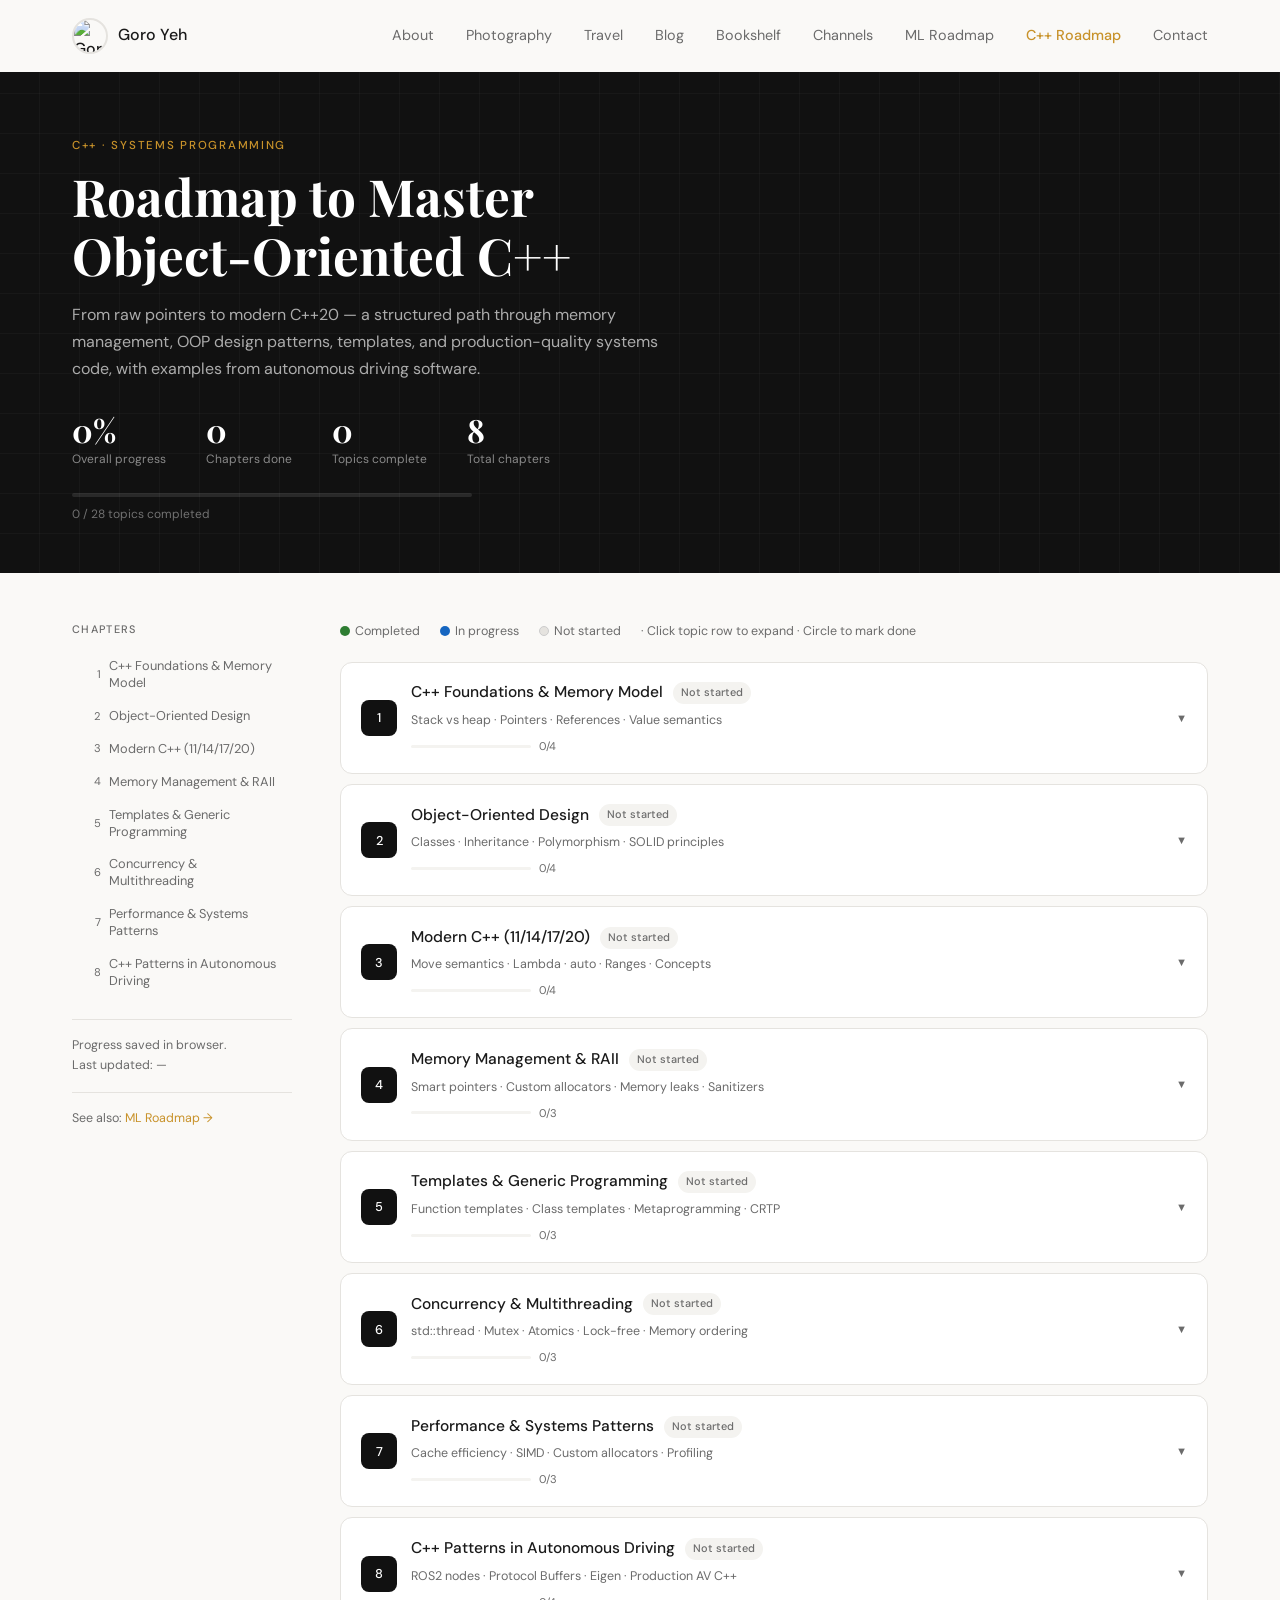
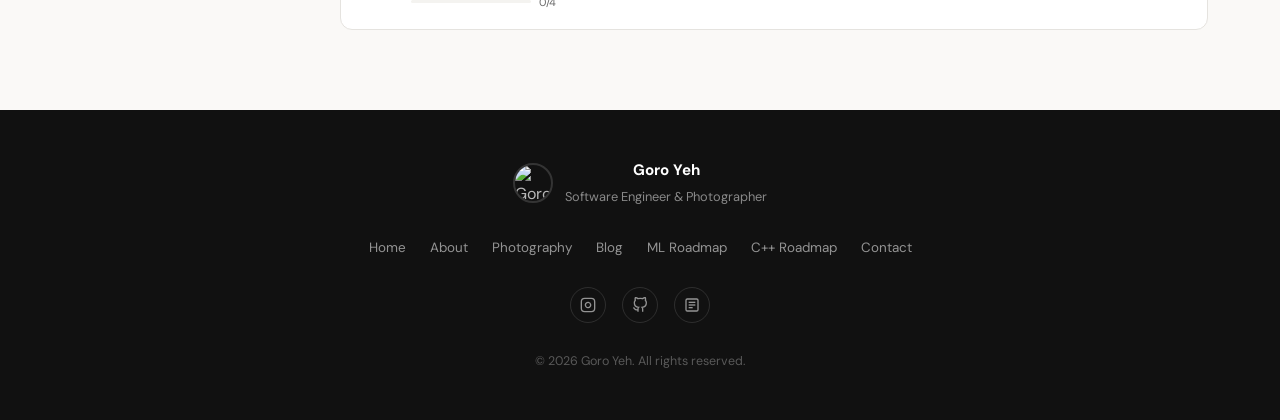
==== commit bb80225c: "Adjust navbar in 5 HTML files to make the ordering consistent." ====
--- a/cpp-roadmap.html
+++ b/cpp-roadmap.html
@@ -159,14 +159,31 @@
     .copy-btn.copied { border-color:#2e7d32; color:#2e7d32; }
     .code-block { background:#0d1117; color:#e6edf3; padding:1rem 1.2rem; font-family:'SF Mono','Fira Code','Consolas',monospace; font-size:.81rem; line-height:1.7; overflow-x:auto; margin:0; border-radius:var(--radius-sm); }
 
-    /* C++ specific syntax colors */
-    .cpp-kw   { color:#ff7b72; }
-    .cpp-type { color:#ffa657; }
-    .cpp-fn   { color:#d2a8ff; }
-    .cpp-str  { color:#a5d6ff; }
-    .cpp-num  { color:#79c0ff; }
-    .cpp-cm   { color:#8b949e; font-style:italic; }
-    .cpp-pre  { color:#ffa657; }
+    /* ── Practice Editor (same as ml-roadmap) ── */
+    .td-code-actions { display:flex; gap:6px; align-items:center; }
+    .practice-btn { font-size:.73rem; padding:3px 10px; border:1px solid var(--gold); border-radius:var(--radius-sm); color:var(--gold); background:transparent; cursor:pointer; transition:all var(--transition); font-family:'DM Sans',sans-serif; white-space:nowrap; }
+    .practice-btn:hover { background:var(--gold); color:white; }
+    .editor-panel { display:none; border-top:1px solid var(--border); background:#0d1117; }
+    .editor-panel.open { display:block; }
+    .editor-toolbar { display:flex; align-items:center; gap:8px; flex-wrap:wrap; padding:.45rem 1rem; background:#161b22; border-bottom:1px solid rgba(255,255,255,.08); }
+    .editor-toolbar-label { font-size:.7rem; color:rgba(255,255,255,.35); flex:1; font-family:monospace; }
+    .run-btn { display:inline-flex; align-items:center; gap:5px; font-size:.78rem; padding:4px 14px; background:#238636; color:white; border:none; border-radius:4px; cursor:pointer; transition:background .15s; font-family:'DM Sans',sans-serif; }
+    .run-btn:hover { background:#2ea043; }
+    .run-btn:disabled { background:#444; cursor:not-allowed; }
+    .run-btn svg { width:11px; height:11px; }
+    .clear-btn { font-size:.73rem; padding:4px 10px; background:transparent; color:rgba(255,255,255,.4); border:1px solid rgba(255,255,255,.12); border-radius:4px; cursor:pointer; font-family:'DM Sans',sans-serif; }
+    .clear-btn:hover { color:rgba(255,255,255,.7); }
+    .editor-wrap { position:relative; background:#0d1117; }
+    .editor-highlighted { position:absolute; top:0; left:0; right:0; bottom:0; font-family:'SF Mono','Fira Code','Consolas',monospace; font-size:.81rem; line-height:1.7; padding:.9rem 1.2rem; pointer-events:none; white-space:pre-wrap; word-break:break-word; overflow:hidden; color:#e6edf3; border:none; margin:0; tab-size:4; box-sizing:border-box; }
+    .editor-textarea { position:relative; z-index:1; color:transparent !important; caret-color:#e6edf3 !important; background:transparent !important; width:100%; min-height:200px; border:none; outline:none; resize:vertical; font-family:'SF Mono','Fira Code','Consolas',monospace; font-size:.81rem; line-height:1.7; padding:.9rem 1.2rem; tab-size:4; box-sizing:border-box; white-space:pre-wrap; word-wrap:break-word; }
+    .editor-textarea::selection { background:rgba(56,139,253,.4); color:transparent; }
+    .editor-output { border-top:1px solid rgba(255,255,255,.07); min-height:34px; max-height:340px; overflow-y:auto; }
+    .out-line { font-family:'SF Mono','Fira Code','Consolas',monospace; font-size:.79rem; line-height:1.65; padding:0 1.2rem; color:#e6edf3; white-space:pre; display:block; }
+    .out-line:first-child { padding-top:.7rem; }
+    .out-line:last-child { padding-bottom:.7rem; }
+    .out-line.err  { color:#f85149; }
+    .out-line.info { color:#8b949e; font-style:italic; }
+    .out-line-num  { color:#484f58; font-size:.72rem; margin-right:.75rem; user-select:none; min-width:1.5rem; display:inline-block; text-align:right; }
 
     /* Resources */
     .resources-section { border-top:1px solid var(--border); padding:1rem 1.25rem; }
@@ -189,15 +206,15 @@
       </a>
       <button class="nav-toggle" id="navToggle" aria-label="Menu"><span></span><span></span><span></span></button>
       <ul class="nav-links" id="navLinks">
-        <li><a href="/#about">About</a></li>
-        <li><a href="/#photography">Photography</a></li>
-        <li><a href="/#travel">Travel</a></li>
-        <li><a href="/#blog">Blog</a></li>
-        <li><a href="/#bookshelf">Bookshelf</a></li>
-        <li><a href="/#channels">Channels</a></li>
+        <li><a href="#about">About</a></li>
+        <li><a href="#photography">Photography</a></li>
+        <li><a href="#travel">Travel</a></li>
+        <li><a href="#blog">Blog</a></li>
+        <li><a href="#bookshelf">Bookshelf</a></li>
+        <li><a href="#channels">Channels</a></li>
         <li><a href="ml-roadmap.html">ML Roadmap</a></li>
-        <li><a href="cpp-roadmap.html" style="color:var(--text);font-weight:500">C++ Roadmap</a></li>
-        <li><a href="/#contact">Contact</a></li>
+        <li><a href="cpp-roadmap.html" style="color:var(--gold);font-weight:500">C++ Roadmap</a></li>
+        <li><a href="#contact">Contact</a></li>
       </ul>
     </div>
   </nav>
@@ -274,7 +291,9 @@
   (() => {
     const STORAGE_KEY = 'goroyeh56-cpp-roadmap-v1';
 
-    // ── C++ Syntax Highlighter ───────────────────────────────────────────
+    // ════════════════════════════════════════════════════════════════════
+    // C++ SYNTAX HIGHLIGHTER (single-pass tokenizer — correct output)
+    // ════════════════════════════════════════════════════════════════════
     const CPP_KW = new Set(['alignas','alignof','and','and_eq','asm','auto','bitand','bitor',
       'bool','break','case','catch','char','char8_t','char16_t','char32_t','class','compl',
       'concept','const','consteval','constexpr','constinit','const_cast','continue','co_await',
@@ -293,41 +312,220 @@
       'uint16_t','uint32_t','uint64_t','int8_t','int16_t','int32_t','int64_t'
     ]);
 
-    function highlightCpp(code) {
-      return code.split('\n').map(line => {
-        // Comments
-        const ci = line.indexOf('//');
-        let code_part = ci >= 0 ? line.slice(0, ci) : line;
-        let cm_part   = ci >= 0 ? `<span class="cpp-cm">${esc(line.slice(ci))}</span>` : '';
-        // Preprocessor
-        const trimmed = code_part.trimStart();
-        if (trimmed.startsWith('#')) {
-          return `<span class="cpp-pre">${esc(code_part)}</span>${cm_part}`;
-        }
-        // Tokenize
-        code_part = code_part.replace(/("(?:[^"\\]|\\.)*"|'(?:[^'\\]|\\.)*')/g,
-          m => `<span class="cpp-str">${esc(m)}</span>`);
-        code_part = code_part.replace(/\b(\d+\.?\d*[uUlLfF]*|0x[0-9a-fA-F]+)\b/g,
-          m => `<span class="cpp-num">${esc(m)}</span>`);
-        code_part = code_part.replace(/\b([A-Za-z_][A-Za-z0-9_]*)\b/g, (m, w) => {
-          if (CPP_KW.has(w))    return `<span class="cpp-kw">${esc(w)}</span>`;
-          if (CPP_TYPES.has(w)) return `<span class="cpp-type">${esc(w)}</span>`;
-          return esc(w);
-        });
-        // Function calls (word followed by '(')
-        code_part = code_part.replace(/\b([A-Za-z_][A-Za-z0-9_]*)(\s*\()/g, (m, fn, paren) => {
-          if (m.includes('cpp-kw') || m.includes('cpp-type')) return m;
-          return `<span class="cpp-fn">${esc(fn)}</span>${paren}`;
-        });
-        return code_part + cm_part;
-      }).join('\n');
-    }
-
+    // Color map (using inline styles — no class injection issues)
+    const CPP_COLORS = {
+      kw: '#ff7b72', type: '#ffa657', fn: '#d2a8ff',
+      str: '#a5d6ff', num: '#79c0ff', cm: '#8b949e', pre: '#ffa657'
+    };
+    function cspan(color, text, italic) {
+      return `<span style="color:${color}${italic?';font-style:italic':''}">${esc(text)}</span>`;
+    }
     function esc(s) {
       return String(s).replace(/&/g,'&amp;').replace(/</g,'&lt;').replace(/>/g,'&gt;');
     }
 
-    // ── State ─────────────────────────────────────────────────────────────
+    function highlightCpp(code) {
+      return code.split('\n').map(line => tokenizeCppLine(line)).join('\n');
+    }
+
+    function tokenizeCppLine(line) {
+      // Preprocessor: entire line is one token
+      if (line.trimStart().startsWith('#')) {
+        const ci = line.indexOf('//');
+        if (ci >= 0) {
+          return cspan(CPP_COLORS.pre, line.slice(0, ci)) +
+                 cspan(CPP_COLORS.cm, line.slice(ci), true);
+        }
+        return cspan(CPP_COLORS.pre, line);
+      }
+
+      const out = [];
+      let i = 0;
+      const n = line.length;
+
+      while (i < n) {
+        const c = line[i];
+
+        // Line comment
+        if (c === '/' && line[i+1] === '/') {
+          out.push(cspan(CPP_COLORS.cm, line.slice(i), true));
+          break;
+        }
+        // Block comment (single line portion)
+        if (c === '/' && line[i+1] === '*') {
+          let j = i + 2;
+          while (j < n - 1 && !(line[j] === '*' && line[j+1] === '/')) j++;
+          j = j + 2 > n ? n : j + 2;
+          out.push(cspan(CPP_COLORS.cm, line.slice(i, j), true));
+          i = j; continue;
+        }
+        // String literal
+        if (c === '"') {
+          let j = i + 1;
+          while (j < n && !(line[j] === '"' && line[j-1] !== '\\')) j++;
+          j = j + 1 > n ? n : j + 1;
+          out.push(cspan(CPP_COLORS.str, line.slice(i, j)));
+          i = j; continue;
+        }
+        // Char literal
+        if (c === "'") {
+          let j = i + 1;
+          while (j < n && !(line[j] === "'" && line[j-1] !== '\\')) j++;
+          j = j + 1 > n ? n : j + 1;
+          out.push(cspan(CPP_COLORS.str, line.slice(i, j)));
+          i = j; continue;
+        }
+        // Number: integer, float, hex — must start at word boundary
+        const prevIsAlNum = i > 0 && /[\w]/.test(line[i-1]);
+        if (!prevIsAlNum && (c >= '0' && c <= '9')) {
+          let j = i;
+          if (line[j] === '0' && (line[j+1] === 'x' || line[j+1] === 'X')) {
+            j += 2;
+            while (j < n && /[0-9a-fA-F_]/.test(line[j])) j++;
+          } else {
+            while (j < n && (/[0-9]/.test(line[j]) || line[j] === '.')) j++;
+          }
+          while (j < n && 'uUlLfF'.includes(line[j])) j++;
+          out.push(cspan(CPP_COLORS.num, line.slice(i, j)));
+          i = j; continue;
+        }
+        // Identifier
+        if (/[a-zA-Z_]/.test(c)) {
+          let j = i;
+          while (j < n && /[\w]/.test(line[j])) j++;
+          const word = line.slice(i, j);
+          // Is it followed by '(' (after optional whitespace)?
+          const after = line.slice(j).trimStart();
+          const isCall = after.startsWith('(');
+          if (CPP_KW.has(word))        out.push(cspan(CPP_COLORS.kw,   word));
+          else if (CPP_TYPES.has(word)) out.push(cspan(CPP_COLORS.type, word));
+          else if (isCall)              out.push(cspan(CPP_COLORS.fn,   word));
+          else                          out.push(esc(word));
+          i = j; continue;
+        }
+        // Everything else: operators, punctuation, whitespace
+        out.push(esc(c));
+        i++;
+      }
+      return out.join('');
+    }
+
+    // ════════════════════════════════════════════════════════════════════
+    // C++ RUNNER via Piston API (g++ C++17)
+    // ════════════════════════════════════════════════════════════════════
+    async function runCpp(code, outputEl) {
+      outputEl.innerHTML = '<span class="out-line info">⏳ Compiling & running C++17…</span>';
+      try {
+        const res = await fetch('https://emkc.org/api/v2/piston/execute', {
+          method: 'POST',
+          headers: { 'Content-Type': 'application/json' },
+          body: JSON.stringify({
+            language: 'c++',
+            version: '10.2.0',
+            files: [{ name: 'main.cpp', content: code }],
+            compile_args: ['-std=c++17', '-O2'],
+          }),
+          signal: AbortSignal.timeout(20000),
+        });
+        if (!res.ok) throw new Error(`HTTP ${res.status}`);
+        const data = await res.json();
+
+        const compile_err = (data.compile?.stderr || '').trim();
+        const run_out     = (data.run?.stdout     || '').trim();
+        const run_err     = (data.run?.stderr      || '').trim();
+        const exit_code   = data.run?.code ?? data.compile?.code ?? -1;
+
+        let html = '';
+        if (compile_err) {
+          html += compile_err.split('\n').map((l, i) =>
+            `<span class="out-line err"><span class="out-line-num">${i+1}</span>${esc(l)}</span>`
+          ).join('\n') + '\n';
+        }
+        const output = run_out + (run_err ? (run_out ? '\n' : '') + run_err : '');
+        if (output) {
+          html += output.split('\n').map((l, i) =>
+            `<span class="out-line${run_err && !run_out ? ' err' : ''}"><span class="out-line-num">${i+1}</span>${esc(l)}</span>`
+          ).join('\n');
+        }
+        if (!html) {
+          html = exit_code === 0
+            ? '<span class="out-line info">✓ Compiled & ran (no output)</span>'
+            : `<span class="out-line err">✗ Exit code ${exit_code}</span>`;
+        }
+        outputEl.innerHTML = html;
+      } catch(e) {
+        outputEl.innerHTML = `<span class="out-line err">❌ ${esc(e.message)}</span>
+<span class="out-line info" style="display:block;margin-top:4px;line-height:2">Try: <a href="https://godbolt.org" target="_blank" style="color:#79c0ff">Compiler Explorer ↗</a> &nbsp; <a href="https://replit.com/new/cpp17" target="_blank" style="color:#79c0ff">Replit C++ ↗</a></span>`;
+      }
+    }
+
+    // ── Practice editor factory ──────────────────────────────────────────
+    function createCppEditorPanel(topicId, code) {
+      const div = document.createElement('div');
+      div.className = 'editor-panel';
+      div.id = `editor-${topicId}`;
+      div.innerHTML = `
+        <div class="editor-toolbar">
+          <span class="editor-toolbar-label">C++17 — edit &amp; run</span>
+          <button class="clear-btn" onclick="clearCppOut('${topicId}')">Clear</button>
+          <button class="run-btn" id="runbtn-${topicId}" onclick="runCppCode('${topicId}')">
+            <svg viewBox="0 0 12 12" fill="currentColor"><polygon points="2,1 11,6 2,11"/></svg> Run
+          </button>
+        </div>
+        <div class="editor-wrap">
+          <div class="editor-highlighted" id="hl-${topicId}">${highlightCpp(code)}
+</div>
+          <textarea class="editor-textarea" id="edtxt-${topicId}" spellcheck="false"
+            oninput="syncCppHL('${topicId}')"
+            onscroll="syncCppScroll('${topicId}')">${esc(code)}</textarea>
+        </div>
+        <div class="editor-output" id="edout-${topicId}">
+          <span class="out-line info">Click ▷ Run to compile &amp; execute</span>
+        </div>`;
+      return div;
+    }
+
+    window.syncCppHL = (id) => {
+      const ta = document.getElementById(`edtxt-${id}`);
+      const hl = document.getElementById(`hl-${id}`);
+      if (ta && hl) { hl.innerHTML = highlightCpp(ta.value) + '\n'; hl.scrollTop = ta.scrollTop; }
+    };
+    window.syncCppScroll = (id) => {
+      const ta = document.getElementById(`edtxt-${id}`);
+      const hl = document.getElementById(`hl-${id}`);
+      if (ta && hl) hl.scrollTop = ta.scrollTop;
+    };
+    window.toggleCppEditor = (id) => {
+      const p = document.getElementById(`editor-${id}`);
+      if (!p) return;
+      p.classList.toggle('open', !p.classList.contains('open'));
+      if (p.classList.contains('open'))
+        setTimeout(() => p.scrollIntoView({behavior:'smooth',block:'nearest'}), 100);
+    };
+    window.runCppCode = async (id) => {
+      const ta = document.getElementById(`edtxt-${id}`);
+      const out = document.getElementById(`edout-${id}`);
+      const btn = document.getElementById(`runbtn-${id}`);
+      if (!ta||!out||!btn) return;
+      btn.disabled = true; btn.innerHTML = '⏳ Compiling…';
+      await runCpp(ta.value, out);
+      btn.disabled = false;
+      btn.innerHTML = '<svg viewBox="0 0 12 12" fill="currentColor"><polygon points="2,1 11,6 2,11"/></svg> Run';
+    };
+    window.clearCppOut = (id) => {
+      const out = document.getElementById(`edout-${id}`);
+      if (out) out.innerHTML = '<span class="out-line info">Click ▷ Run to compile &amp; execute</span>';
+    };
+    document.addEventListener('keydown', e => {
+      if (e.key === 'Tab' && e.target.classList.contains('editor-textarea')) {
+        e.preventDefault();
+        const ta = e.target, s = ta.selectionStart;
+        ta.value = ta.value.substring(0,s) + '    ' + ta.value.substring(ta.selectionEnd);
+        ta.selectionStart = ta.selectionEnd = s + 4;
+        syncCppHL(ta.id.replace('edtxt-',''));
+      }
+    });
+
     function loadState() {
       try { return JSON.parse(localStorage.getItem(STORAGE_KEY)) || {}; }
       catch { return {}; }
@@ -372,9 +570,10 @@
       if (t.snippet) {
         parts.push(`<div class="td-code" id="tdwrap-${t.id}">
           <div class="td-code-header">
-            <span class="td-code-lang">C++</span>
+            <span class="td-code-lang">C++17</span>
             <div class="td-code-actions">
               <button class="copy-btn" onclick="copyCppCode('${t.id}',this)">Copy</button>
+              <button class="practice-btn" onclick="toggleCppEditor('${t.id}')">▷ Practice</button>
             </div>
           </div>
         </div>`);
@@ -434,16 +633,19 @@
           </div>`;
         wrap.appendChild(div);
 
-        // Inject C++ code blocks safely
+        // Inject C++ code blocks + editor panels safely (no template literal issues)
         ch.topics.forEach(t => {
           if (t.snippet) {
             const tdwrap = document.getElementById(`tdwrap-${t.id}`);
             if (tdwrap) {
+              // Syntax-highlighted read-only preview
               const pre = document.createElement('pre');
               pre.className = 'code-block';
               pre.id = `tcode-${t.id}`;
               pre.innerHTML = highlightCpp(t.snippet);
               tdwrap.appendChild(pre);
+              // Practice editor
+              tdwrap.appendChild(createCppEditorPanel(t.id, t.snippet));
             }
           }
         });
@@ -774,6 +976,11 @@
     processMove(std::forward<T>(val));
 }` },
           { id:'cpp-lambda', text:'Lambdas, std::function & closures', tag:'C++11',
+            formula:{ title:'Lambda Functions',
+              lines:[
+                {label: 'Purpose', expr: 'Lambda functions allow you to define anonymous functions inline.'},
+                {label:'[]', expr:'Capture Clause: capture variables outside the lambda function scope by either reference [&] or by value [=]'},
+              ],},
             snippet:`#include <algorithm>
 #include <vector>
 #include <functional>
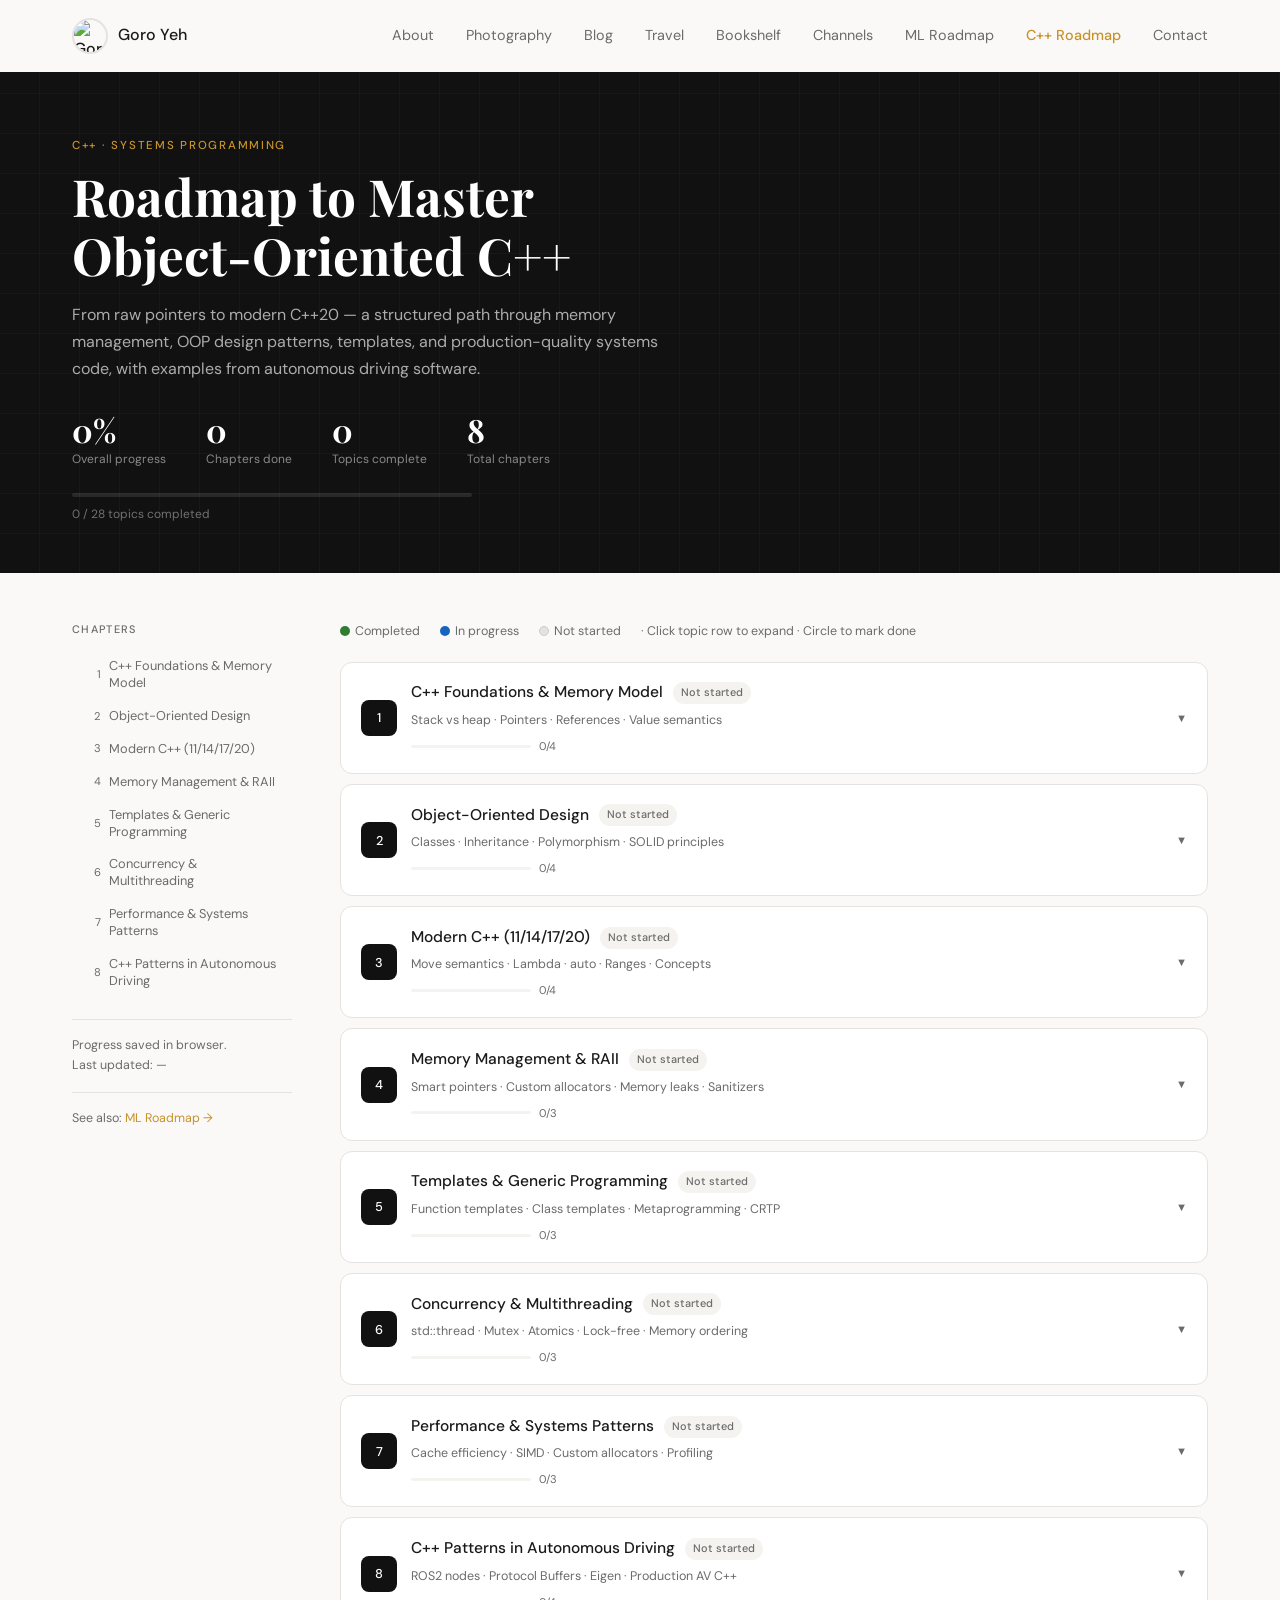
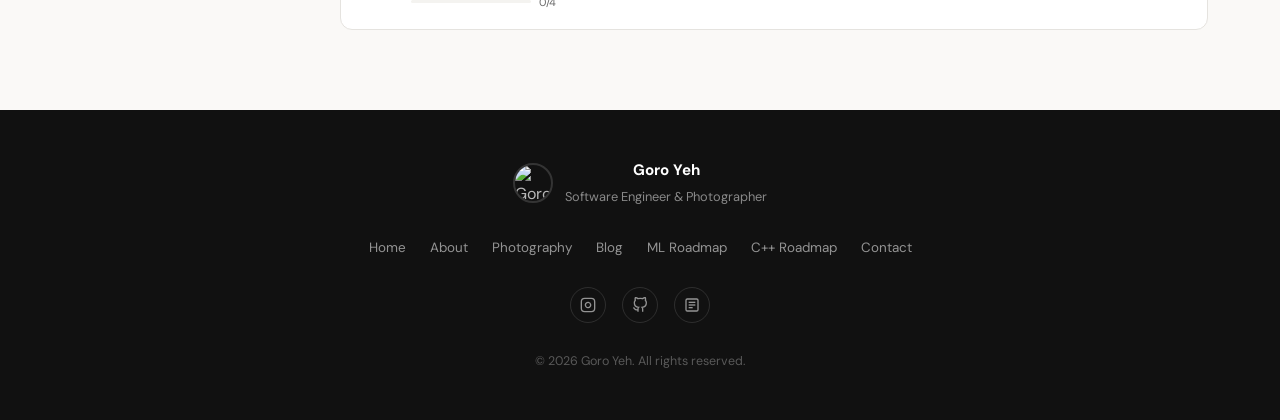
==== commit 9a0fc4ae: "Fix navbar URL issue. Reorder (move Blog ahead of Travel)" ====
--- a/cpp-roadmap.html
+++ b/cpp-roadmap.html
@@ -206,15 +206,15 @@
       </a>
       <button class="nav-toggle" id="navToggle" aria-label="Menu"><span></span><span></span><span></span></button>
       <ul class="nav-links" id="navLinks">
-        <li><a href="#about">About</a></li>
-        <li><a href="#photography">Photography</a></li>
-        <li><a href="#travel">Travel</a></li>
-        <li><a href="#blog">Blog</a></li>
-        <li><a href="#bookshelf">Bookshelf</a></li>
-        <li><a href="#channels">Channels</a></li>
-        <li><a href="ml-roadmap.html">ML Roadmap</a></li>
-        <li><a href="cpp-roadmap.html" style="color:var(--gold);font-weight:500">C++ Roadmap</a></li>
-        <li><a href="#contact">Contact</a></li>
+        <li><a href="/#about">About</a></li>
+        <li><a href="/#photography">Photography</a></li>
+        <li><a href="/#blog">Blog</a></li>
+        <li><a href="/#travel">Travel</a></li>
+        <li><a href="/#bookshelf">Bookshelf</a></li>
+        <li><a href="/#channels">Channels</a></li>
+        <li><a href="/ml-roadmap.html">ML Roadmap</a></li>
+        <li><a href="/cpp-roadmap.html" style="color:var(--gold);font-weight:500">C++ Roadmap</a></li>
+        <li><a href="/#contact">Contact</a></li>
       </ul>
     </div>
   </nav>
